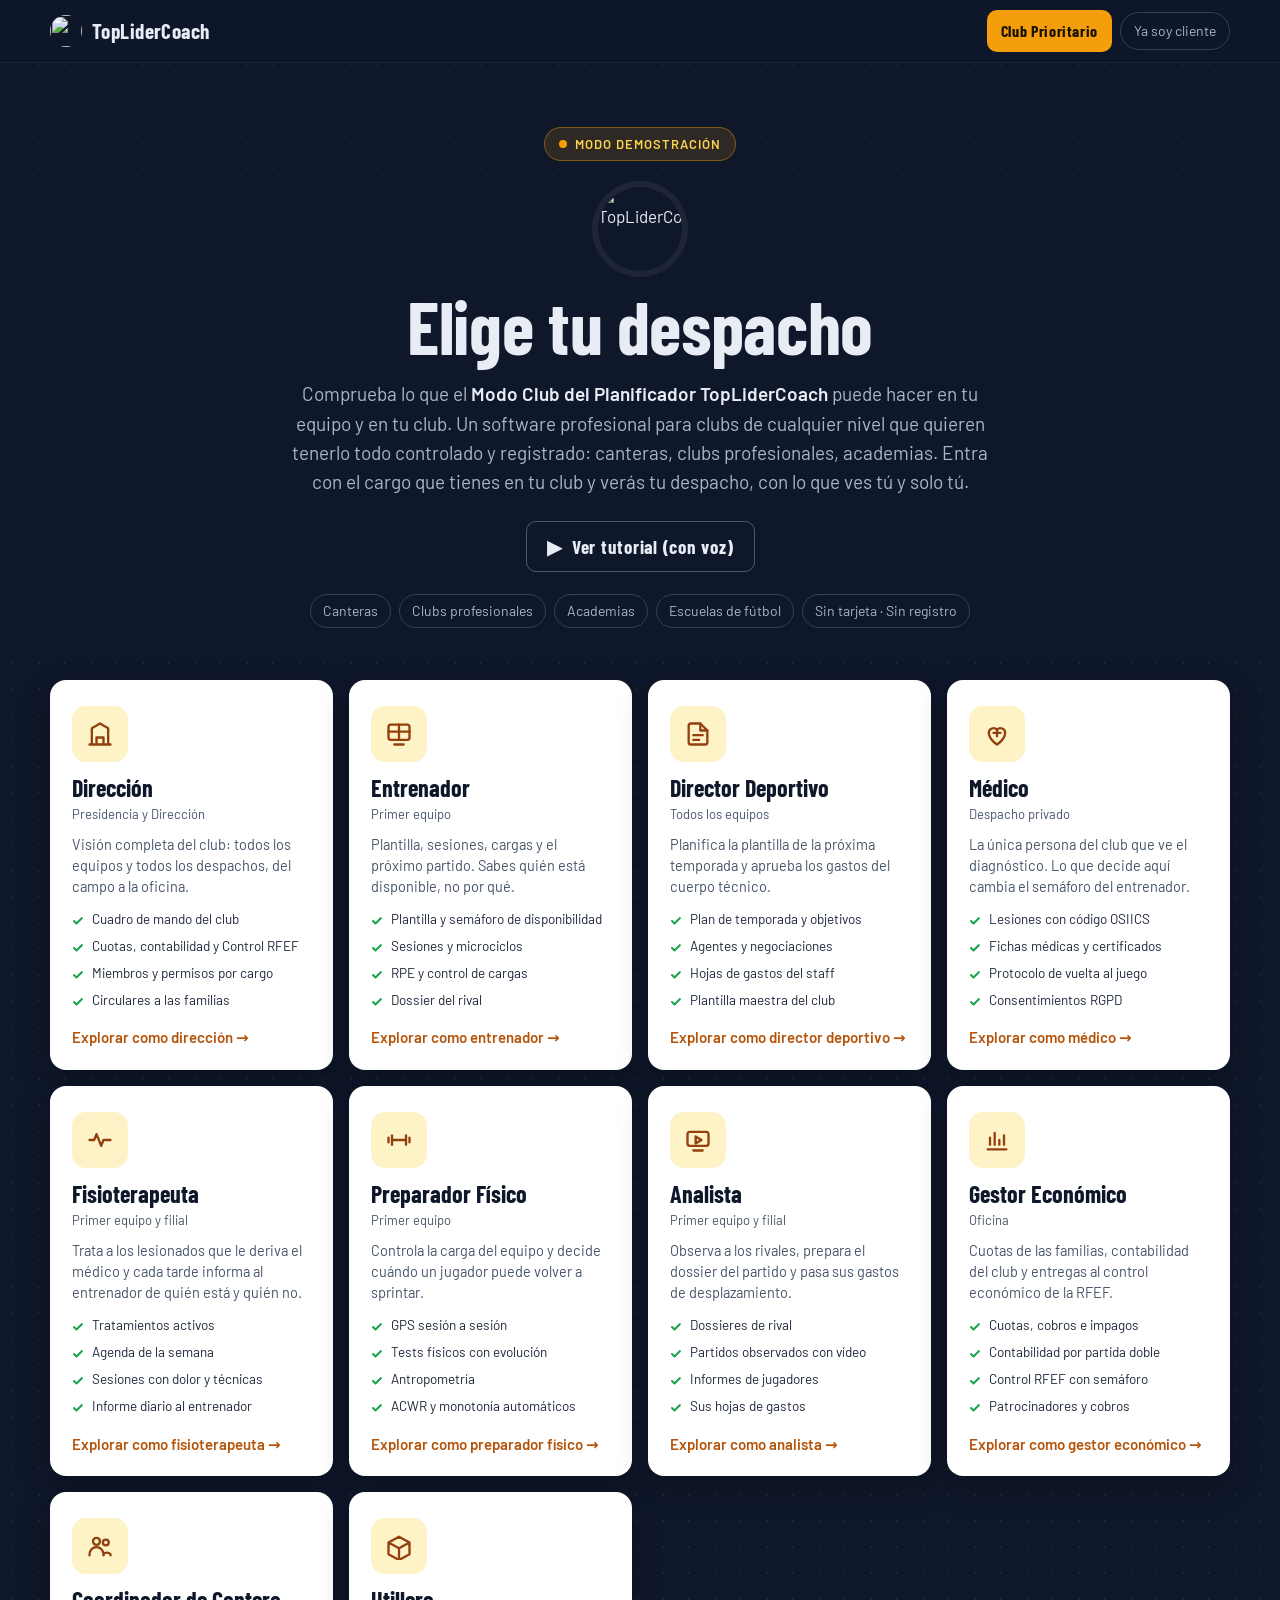
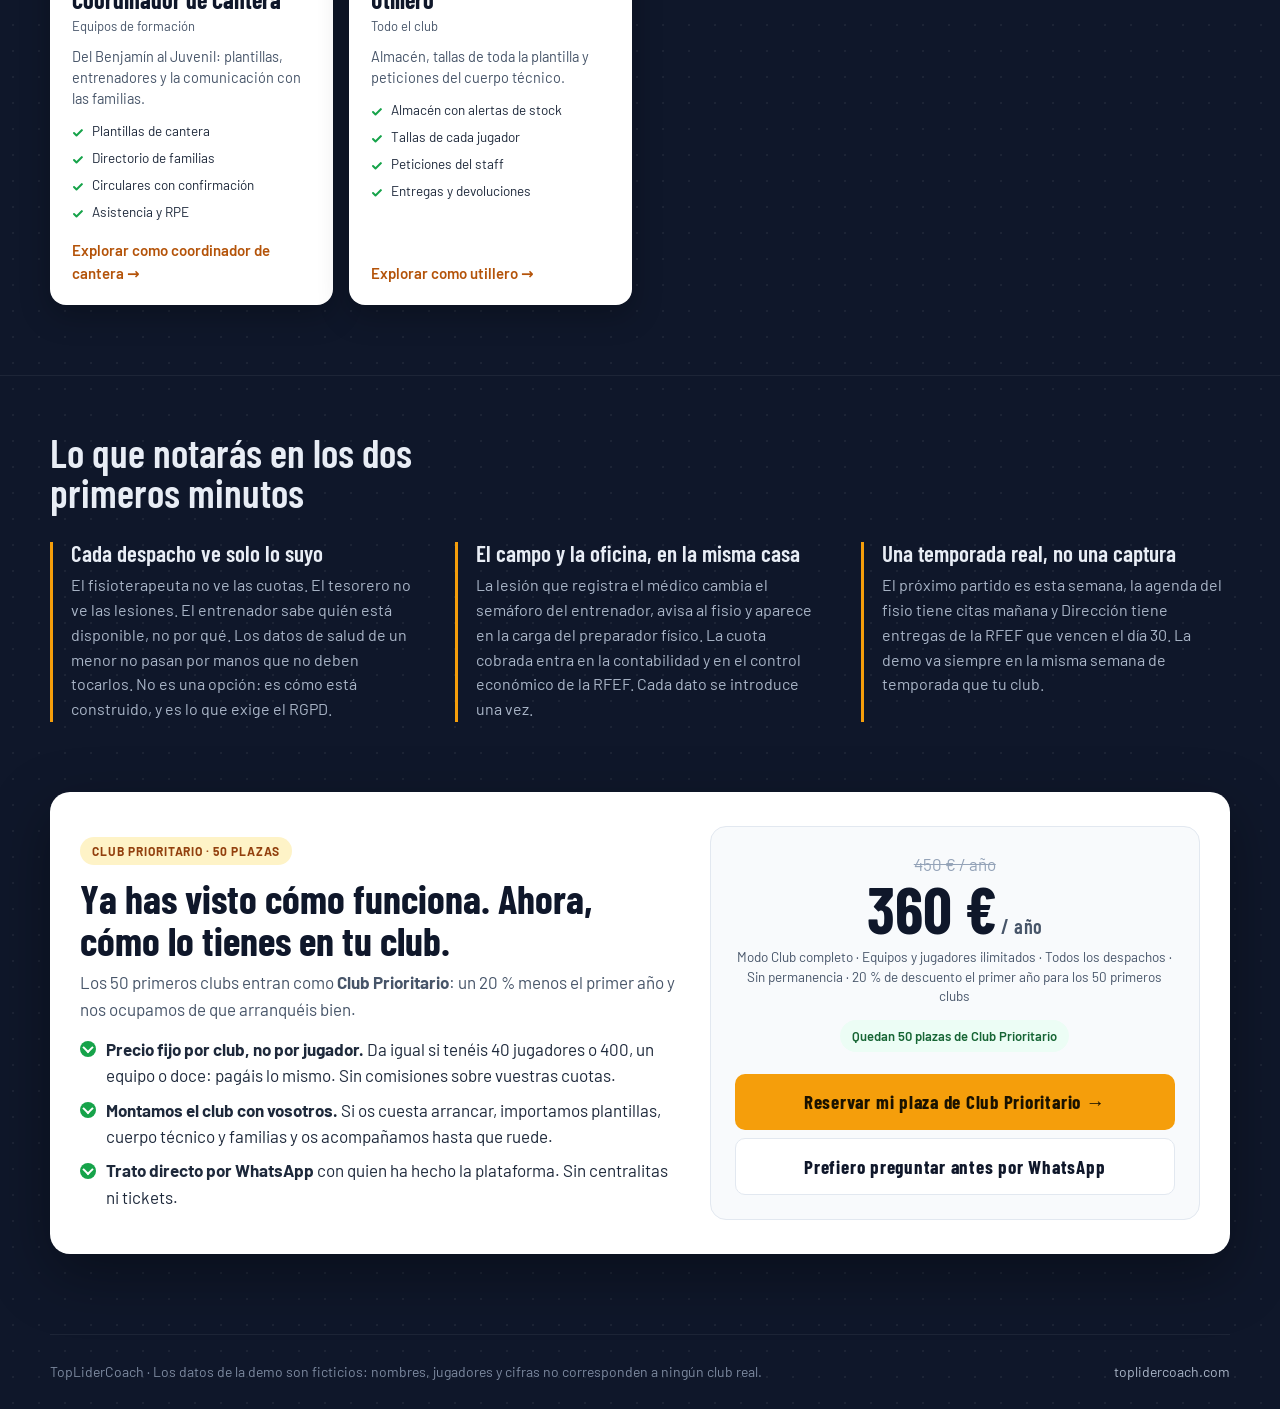
==== demo/index.html @ d63e95c1 "Demo v3: tutorial con voz, tarjetas por despacho, acceso con email, Club Prioritario" ====
<!DOCTYPE html>
<html lang="es">
<head>
<meta charset="utf-8">
<meta name="viewport" content="width=device-width, initial-scale=1, viewport-fit=cover">
<title>Demo · Modo Club de TopLiderCoach — elige tu despacho</title>
<meta name="description" content="Comprueba lo que el Modo Club del Planificador TopLiderCoach puede hacer en tu equipo y en tu club. Elige tu despacho y entra en una demo completa, con datos reales de una temporada. Sin tarjeta.">
<meta property="og:title" content="Demo · Modo Club de TopLiderCoach — elige tu despacho">
<meta property="og:description" content="Software profesional para clubs que quieren tenerlo todo controlado y registrado: canteras, clubs profesionales, academias. Entra con tu cargo.">
<link rel="icon" href="https://toplidercoach.com/wp-content/uploads/2025/11/diseno-sin-titulo-11.png">
<link rel="preconnect" href="https://fonts.googleapis.com">
<link rel="preconnect" href="https://fonts.gstatic.com" crossorigin>
<link href="https://fonts.googleapis.com/css2?family=Barlow+Condensed:wght@600;700&family=Barlow:wght@400;500;600&display=swap" rel="stylesheet">
<style>
  :root{
    --navy:#0f172a; --navy-2:#111c33; --slate:#1e293b; --line:#334155;
    --ink:#e8edf5; --ink-2:#aab6c8; --ink-3:#7d8aa0;
    --amber:#f59e0b; --amber-2:#b45309; --pitch:#1f7a4d; --ok:#16a34a;
    --card:#ffffff; --card-ink:#0f172a; --card-ink-2:#475569; --card-line:#e2e8f0;
    --w:1180px; box-sizing:border-box;
  }
  *,*::before,*::after{box-sizing:inherit}
  html{scroll-behavior:smooth}
  @media (prefers-reduced-motion:reduce){html{scroll-behavior:auto} *{transition:none!important;animation:none!important}}
  body{margin:0;background:var(--navy);color:var(--ink);font-family:"Barlow",system-ui,sans-serif;font-size:17px;line-height:1.55;-webkit-font-smoothing:antialiased;
    background-image:radial-gradient(rgba(247,244,234,.06) 1px,transparent 1px);background-size:26px 26px}
  a{color:inherit}
  h1,h2,h3{font-family:"Barlow Condensed","Barlow",sans-serif;font-weight:700;line-height:1;margin:0}
  .wrap{width:min(var(--w),calc(100% - 40px));margin:0 auto}
  :focus-visible{outline:3px solid var(--amber);outline-offset:3px;border-radius:6px}
  .btn{font-family:"Barlow Condensed";font-weight:700;font-size:19px;letter-spacing:.04em;border:0;border-radius:10px;padding:13px 20px;cursor:pointer;color:#1a1200;background:var(--amber);transition:background .15s,transform .15s;text-decoration:none;display:inline-flex;align-items:center;justify-content:center;gap:8px}
  .btn:hover{background:#fbbf24;transform:translateY(-1px)}
  .btn.ghost{background:transparent;color:var(--ink);border:1px solid rgba(255,255,255,.28)}
  .btn.ghost:hover{background:rgba(255,255,255,.08)}
  .btn.dark{background:var(--navy);color:#fff}
  .btn.dark:hover{background:#1e293b}
  .btn.wa{background:#fff;color:#0f172a;border:1px solid var(--card-line)}
  .btn.wa:hover{background:#f1f5f9}

  /* ---------- Cabecera ---------- */
  header{position:sticky;top:0;z-index:20;background:rgba(15,23,42,.88);backdrop-filter:blur(10px);border-bottom:1px solid rgba(255,255,255,.06)}
  .top{display:flex;align-items:center;justify-content:space-between;height:62px;gap:12px}
  .mark{display:flex;align-items:center;gap:10px;text-decoration:none;font-family:"Barlow Condensed";font-weight:700;font-size:21px;letter-spacing:.02em}
  .mark img{width:32px;height:32px;border-radius:50%;object-fit:cover}
  .top .acts{display:flex;gap:8px;align-items:center}
  .top a.cliente{font-size:14px;color:var(--ink-2);text-decoration:none;border:1px solid var(--line);padding:7px 13px;border-radius:999px}
  .top a.cliente:hover{color:var(--ink);border-color:var(--ink-3)}

  /* ---------- Hero ---------- */
  .hero{position:relative;padding:64px 0 28px;text-align:center;overflow:hidden}
  .hero video{position:absolute;inset:0;width:100%;height:100%;object-fit:cover;z-index:0;opacity:.35}
  .hero .veil{position:absolute;inset:0;z-index:1;background:linear-gradient(180deg,rgba(15,23,42,.35) 0,rgba(15,23,42,.9) 80%,var(--navy) 100%)}
  .hero .wrap{position:relative;z-index:2}
  .badge{display:inline-flex;align-items:center;gap:8px;background:rgba(245,158,11,.14);color:#fcd34d;border:1px solid rgba(245,158,11,.4);border-radius:999px;padding:6px 14px;font-size:13px;font-weight:600;letter-spacing:.08em;text-transform:uppercase}
  .badge i{width:8px;height:8px;border-radius:50%;background:var(--amber);animation:blink 1.6s infinite}
  @keyframes blink{50%{opacity:.35}}
  .hero .logo{display:block;margin:26px auto 18px;width:84px;height:84px;border-radius:50%;object-fit:cover;box-shadow:0 0 0 6px rgba(255,255,255,.06)}
  .hero h1{font-size:clamp(40px,6.4vw,74px);letter-spacing:-.005em}
  .hero p{max-width:66ch;margin:16px auto 0;color:var(--ink-2);font-size:19px}
  .hero p strong{color:var(--ink);font-weight:600}
  .hero .tut{margin-top:24px}
  .hero .who{margin-top:22px;display:flex;flex-wrap:wrap;justify-content:center;gap:8px}
  .hero .who span{font-size:14px;color:var(--ink-2);border:1px solid var(--line);border-radius:999px;padding:5px 12px}

  /* ---------- Tarjetas ---------- */
  .roles{padding:24px 0 70px}
  .grid{display:grid;grid-template-columns:repeat(auto-fill,minmax(228px,1fr));gap:16px}
  .card{background:var(--card);color:var(--card-ink);border-radius:16px;padding:24px 20px 18px;display:flex;flex-direction:column;text-align:left;border:2px solid transparent;transition:transform .18s,box-shadow .18s,border-color .18s;cursor:pointer;font:inherit;box-shadow:0 10px 30px rgba(0,0,0,.25)}
  .card:hover{transform:translateY(-4px);box-shadow:0 18px 40px rgba(0,0,0,.35)}
  .card.focus{border-color:var(--amber);box-shadow:0 0 0 6px rgba(245,158,11,.25),0 18px 40px rgba(0,0,0,.35);transform:translateY(-4px)}
  .card .ico{width:56px;height:56px;border-radius:14px;background:#fef3c7;color:#92400e;display:flex;align-items:center;justify-content:center;margin-bottom:14px}
  .card .ico svg{width:28px;height:28px}
  .card h3{font-size:24px;font-weight:700;margin-bottom:4px}
  .card .nm{font-size:13px;color:var(--card-ink-2);margin-bottom:10px}
  .card p{margin:0;font-size:14.5px;color:var(--card-ink-2);line-height:1.45}
  .card ul{list-style:none;padding:0;margin:12px 0 0;display:grid;gap:6px}
  .card li{font-size:13.5px;color:#1e293b;padding-left:20px;position:relative}
  .card li::before{content:"";position:absolute;left:0;top:.45em;width:12px;height:12px;border-radius:50%;background:var(--ok);mask:url("data:image/svg+xml,%3Csvg xmlns='http://www.w3.org/2000/svg' viewBox='0 0 24 24' fill='none' stroke='white' stroke-width='4' stroke-linecap='round' stroke-linejoin='round'%3E%3Cpath d='M20 6 9 17l-5-5'/%3E%3C/svg%3E") center/contain no-repeat;-webkit-mask:url("data:image/svg+xml,%3Csvg xmlns='http://www.w3.org/2000/svg' viewBox='0 0 24 24' fill='none' stroke='white' stroke-width='4' stroke-linecap='round' stroke-linejoin='round'%3E%3Cpath d='M20 6 9 17l-5-5'/%3E%3C/svg%3E") center/contain no-repeat}
  .card .go{margin-top:auto;padding-top:16px;color:var(--amber-2);font-weight:600;font-size:15px}
  .card .go::after{content:" →"}

  /* ---------- Por qué ---------- */
  .why{padding:56px 0 70px;border-top:1px solid rgba(255,255,255,.06)}
  .why h2{font-size:clamp(28px,3.6vw,40px);font-weight:600;margin-bottom:30px;max-width:24ch}
  .why .g{display:grid;grid-template-columns:repeat(3,1fr);gap:36px}
  .why h3{font-size:23px;font-weight:600;margin-bottom:8px}
  .why p{color:var(--ink-2);margin:0;font-size:16px}
  .why .g>div{border-left:3px solid var(--amber);padding-left:18px}

  /* ---------- Oferta ---------- */
  .offer{padding:0 0 80px}
  .offer .box{background:var(--card);color:var(--card-ink);border-radius:20px;padding:34px 30px;display:grid;grid-template-columns:1.1fr .9fr;gap:30px;align-items:center;box-shadow:0 20px 60px rgba(0,0,0,.35)}
  .pill{display:inline-flex;align-items:center;gap:8px;background:#fef3c7;color:#92400e;border-radius:999px;padding:5px 12px;font-size:12px;font-weight:700;letter-spacing:.08em;text-transform:uppercase}
  .offer h2{font-size:clamp(28px,3.4vw,40px);font-weight:700;margin:12px 0 8px;line-height:1.05}
  .offer .lead{color:var(--card-ink-2);margin:0 0 14px}
  .offer ul{list-style:none;padding:0;margin:0;display:grid;gap:8px}
  .offer li{padding-left:26px;position:relative;color:#1e293b}
  .offer li::before{content:"";position:absolute;left:0;top:.3em;width:16px;height:16px;border-radius:50%;background:var(--ok);mask:url("data:image/svg+xml,%3Csvg xmlns='http://www.w3.org/2000/svg' viewBox='0 0 24 24' fill='none' stroke='white' stroke-width='3.5' stroke-linecap='round' stroke-linejoin='round'%3E%3Cpath d='M20 6 9 17l-5-5'/%3E%3C/svg%3E") center/60% no-repeat,#16a34a;-webkit-mask:none;background:#16a34a}
  .offer li::after{content:"";position:absolute;left:4px;top:calc(.3em + 4px);width:8px;height:8px;border-right:2.5px solid #fff;border-bottom:2.5px solid #fff;transform:rotate(45deg) translate(-1px,-1px)}
  .price{background:#f8fafc;border:1px solid var(--card-line);border-radius:16px;padding:24px;text-align:center}
  .price .was{color:#94a3b8;text-decoration:line-through;font-size:17px}
  .price .n{font-family:"Barlow Condensed";font-weight:700;font-size:64px;line-height:1;color:var(--card-ink)}
  .price .n small{font-size:20px;font-weight:600;color:var(--card-ink-2);letter-spacing:.02em}
  .price .fine{color:var(--card-ink-2);font-size:13.5px;margin:6px 0 14px;line-height:1.45}
  .price .left{display:inline-block;background:#ecfdf5;color:#166534;border-radius:999px;padding:6px 12px;font-size:13px;font-weight:600;margin-bottom:14px}
  .price .btn{width:100%;margin-top:8px}

  footer{padding:26px 0;color:var(--ink-3);font-size:14px;display:flex;flex-wrap:wrap;gap:10px 24px;justify-content:space-between;border-top:1px solid rgba(255,255,255,.06)}

  /* ---------- Modal de acceso ---------- */
  .veilm{position:fixed;inset:0;background:rgba(2,6,23,.72);backdrop-filter:blur(3px);z-index:40;display:none;align-items:center;justify-content:center;padding:18px}
  .veilm.on{display:flex}
  .modal{position:relative;width:min(440px,100%);background:#fff;color:var(--card-ink);border-radius:18px;padding:30px 26px 22px;box-shadow:0 30px 80px rgba(0,0,0,.5)}
  .modal .x{position:absolute;right:12px;top:12px;width:34px;height:34px;border-radius:50%;border:0;background:#f1f5f9;color:#475569;font-size:20px;cursor:pointer}
  .modal h2{font-size:30px;font-weight:700;margin:12px 0 6px}
  .modal .sub{color:var(--card-ink-2);margin:0 0 16px;font-size:15px}
  .modal .sub b{color:var(--card-ink)}
  .modal label{display:block;font-size:13px;font-weight:600;color:#334155;margin:10px 0 5px}
  .modal input{width:100%;font:inherit;font-size:16px;border:1.5px solid #cbd5e1;border-radius:10px;padding:12px 14px;color:var(--card-ink)}
  .modal input:focus{border-color:var(--amber);outline:none;box-shadow:0 0 0 4px rgba(245,158,11,.2)}
  .modal input[aria-invalid="true"]{border-color:#ef4444}
  .modal .err{display:none;color:#b91c1c;font-size:13px;margin-top:5px}
  .modal .err.on{display:block}
  .modal .btn{width:100%;margin-top:16px}
  .modal .trust{text-align:center;color:var(--card-ink-2);font-size:13px;margin:12px 0 0}
  .modal .known{font-size:14px;color:var(--card-ink-2);margin:0 0 4px}
  .modal .known button{background:none;border:0;color:var(--amber-2);font:inherit;font-weight:600;cursor:pointer;padding:0;text-decoration:underline}

  /* ---------- Tutorial con voz ---------- */
  .tour{position:fixed;z-index:35;bottom:18px;left:50%;transform:translateX(-50%);width:min(520px,calc(100% - 24px));background:#fff;color:var(--card-ink);border-radius:16px;box-shadow:0 20px 60px rgba(0,0,0,.45);padding:16px 18px 14px;display:none}
  .tour.on{display:block}
  .tour .hd{display:flex;align-items:center;gap:10px;font-size:13px;color:var(--card-ink-2);font-weight:600}
  .tour .bar{flex:1;height:4px;background:#e2e8f0;border-radius:2px;overflow:hidden}
  .tour .bar i{display:block;height:100%;background:var(--ok);width:0;transition:width .3s}
  .tour .hd button{background:none;border:0;cursor:pointer;color:#475569;font-size:16px;padding:4px}
  .tour h3{font-size:22px;font-weight:700;margin:10px 0 4px}
  .tour p{margin:0;color:#334155;font-size:15px}
  .tour .acts{display:flex;gap:8px;margin-top:12px;justify-content:flex-end}
  .tour .acts .btn{padding:10px 16px;font-size:17px}
  .tour .acts .btn.prev{background:#f1f5f9;color:var(--card-ink)}
  .dim .card:not(.focus){opacity:.35}

  /* Pantalla de paso al HUB */
  .pass{position:fixed;inset:0;background:var(--navy);display:none;align-items:center;justify-content:center;z-index:50;text-align:center;padding:24px}
  .pass.on{display:flex}
  .pass h2{font-size:clamp(30px,5vw,56px);font-weight:600}
  .pass p{color:var(--ink-2);margin:12px 0 0}
  .pass .bar{width:min(320px,80vw);height:4px;background:var(--line);margin:28px auto 0;border-radius:2px;overflow:hidden}
  .pass .bar i{display:block;height:100%;width:0;background:var(--amber);animation:fill .9s ease forwards}
  @keyframes fill{to{width:100%}}

  @media (max-width:900px){
    .why .g{grid-template-columns:1fr;gap:24px}
    .offer .box{grid-template-columns:1fr;padding:26px 20px}
  }
  @media (max-width:560px){
    .hero{padding-top:40px}
    .hero h1{font-size:38px}
    .grid{grid-template-columns:1fr 1fr;gap:10px}
    .card{padding:16px 14px 14px;border-radius:12px}
    .card .ico{width:44px;height:44px;border-radius:10px;margin-bottom:10px}
    .card .ico svg{width:22px;height:22px}
    .card h3{font-size:20px}
    .card p{display:none}
    .card li{font-size:12.5px}
    .top a.cliente{display:none}
    .price .n{font-size:54px}
  }
</style>
</head>
<body>

<header>
  <div class="wrap top">
    <a class="mark" href="https://toplidercoach.com/"><img src="https://toplidercoach.com/wp-content/uploads/2025/11/diseno-sin-titulo-11.png" alt="">TopLiderCoach</a>
    <div class="acts">
      <a class="btn" href="#oferta" style="font-size:16px;padding:9px 14px">Club Prioritario</a>
      <a class="cliente" href="https://toplidercoach.github.io/toplidercoach-hub/">Ya soy cliente</a>
    </div>
  </div>
</header>

<section class="hero">
  <!-- Opcional: demo/media/hero.mp4 como fondo. Si no existe, no pasa nada. -->
  <video autoplay muted loop playsinline aria-hidden="true"><source src="media/hero.mp4" type="video/mp4" onerror="this.parentNode.style.display='none'"></video>
  <div class="veil" aria-hidden="true"></div>
  <div class="wrap">
    <span class="badge"><i></i>Modo demostración</span>
    <img class="logo" src="https://toplidercoach.com/wp-content/uploads/2025/11/diseno-sin-titulo-11.png" alt="TopLiderCoach">
    <h1>Elige tu despacho</h1>
    <p>Comprueba lo que el <strong>Modo Club del Planificador TopLiderCoach</strong> puede hacer en tu equipo y en tu club. Un software profesional para clubs de cualquier nivel que quieren tenerlo todo controlado y registrado: canteras, clubs profesionales, academias. Entra con el cargo que tienes en tu club y verás tu despacho, con lo que ves tú y solo tú.</p>
    <div class="tut"><button class="btn ghost" type="button" id="btn-tutorial">▶&nbsp; Ver tutorial (con voz)</button></div>
    <div class="who"><span>Canteras</span><span>Clubs profesionales</span><span>Academias</span><span>Escuelas de fútbol</span><span>Sin tarjeta · Sin registro</span></div>
  </div>
</section>

<section class="roles" id="despachos">
  <div class="wrap"><div class="grid" id="grid" role="list"></div></div>
</section>

<section class="why">
  <div class="wrap">
    <h2>Lo que notarás en los dos primeros minutos</h2>
    <div class="g">
      <div>
        <h3>Cada despacho ve solo lo suyo</h3>
        <p>El fisioterapeuta no ve las cuotas. El tesorero no ve las lesiones. El entrenador sabe quién está disponible, no por qué. Los datos de salud de un menor no pasan por manos que no deben tocarlos. No es una opción: es cómo está construido, y es lo que exige el RGPD.</p>
      </div>
      <div>
        <h3>El campo y la oficina, en la misma casa</h3>
        <p>La lesión que registra el médico cambia el semáforo del entrenador, avisa al fisio y aparece en la carga del preparador físico. La cuota cobrada entra en la contabilidad y en el control económico de la RFEF. Cada dato se introduce una vez.</p>
      </div>
      <div>
        <h3>Una temporada real, no una captura</h3>
        <p>El próximo partido es esta semana, la agenda del fisio tiene citas mañana y Dirección tiene entregas de la RFEF que vencen el día 30. La demo va siempre en la misma semana de temporada que tu club.</p>
      </div>
    </div>
  </div>
</section>

<section class="offer" id="oferta">
  <div class="wrap"><div class="box">
    <div>
      <span class="pill">Club Prioritario · 50 plazas</span>
      <h2>Ya has visto cómo funciona. Ahora, cómo lo tienes en tu club.</h2>
      <p class="lead">Los 50 primeros clubs entran como <b>Club Prioritario</b>: un 20 % menos el primer año y nos ocupamos de que arranquéis bien.</p>
      <ul>
        <li><b>Precio fijo por club, no por jugador.</b> Da igual si tenéis 40 jugadores o 400, un equipo o doce: pagáis lo mismo. Sin comisiones sobre vuestras cuotas.</li>
        <li><b>Montamos el club con vosotros.</b> Si os cuesta arrancar, importamos plantillas, cuerpo técnico y familias y os acompañamos hasta que ruede.</li>
        <li><b>Trato directo por WhatsApp</b> con quien ha hecho la plataforma. Sin centralitas ni tickets.</li>
      </ul>
    </div>
    <div class="price">
      <div class="was">450 € / año</div>
      <div class="n">360 €<small> / año</small></div>
      <p class="fine">Modo Club completo · Equipos y jugadores ilimitados · Todos los despachos · Sin permanencia · 20 % de descuento el primer año para los 50 primeros clubs</p>
      <span class="left">Quedan 50 plazas de Club Prioritario</span>
      <a class="btn" href="https://wa.me/34611126983?text=Hola%2C%20quiero%20reservar%20mi%20plaza%20de%20Club%20Prioritario%20en%20TopLiderCoach">Reservar mi plaza de Club Prioritario →</a>
      <a class="btn wa" href="https://wa.me/34611126983?text=Hola%2C%20tengo%20una%20pregunta%20sobre%20el%20Modo%20Club%20de%20TopLiderCoach">Prefiero preguntar antes por WhatsApp</a>
    </div>
  </div></div>
</section>

<footer class="wrap">
  <span>TopLiderCoach · Los datos de la demo son ficticios: nombres, jugadores y cifras no corresponden a ningún club real.</span>
  <a href="https://toplidercoach.com/" style="color:var(--ink-2);text-decoration:none">toplidercoach.com</a>
</footer>

<!-- Modal de acceso -->
<div class="veilm" id="veil">
  <div class="modal" role="dialog" aria-modal="true" aria-labelledby="m-title">
    <button class="x" type="button" id="m-close" aria-label="Cerrar">×</button>
    <span class="pill">Club Prioritario · plazas limitadas</span>
    <h2 id="m-title">¿Cuál es tu email?</h2>
    <p class="sub" id="m-sub">Introduce tu email para entrar en la demo como <b id="m-role">entrenador</b>. Sin contraseña, sin registro.</p>
    <form id="m-form" novalidate>
      <div id="m-fields">
        <label for="m-email">Email</label>
        <input id="m-email" type="email" name="email" placeholder="tu@club.com" autocomplete="email">
        <p class="err" id="m-err">Necesitamos un email válido para abrirte la puerta.</p>
        <label for="m-phone">Teléfono o WhatsApp <span style="font-weight:400;color:#64748b">(opcional)</span></label>
        <input id="m-phone" type="tel" name="phone" placeholder="+34 6…" autocomplete="tel">
      </div>
      <p class="known" id="m-known" style="display:none"></p>
      <button class="btn" type="submit" id="m-go">Entrar en la demo →</button>
      <p class="trust">Sin tarjeta · Sin compromiso · 100 % funcional</p>
    </form>
  </div>
</div>

<!-- Tutorial con voz -->
<div class="tour" id="tour" aria-live="polite">
  <div class="hd"><span id="t-step">1 / 6</span><div class="bar"><i id="t-bar"></i></div><button type="button" id="t-mute" title="Silenciar">🔊</button><button type="button" id="t-close" aria-label="Cerrar">✕</button></div>
  <h3 id="t-title"></h3>
  <p id="t-text"></p>
  <div class="acts"><button class="btn prev" type="button" id="t-prev">← Anterior</button><button class="btn" type="button" id="t-next">Siguiente →</button></div>
</div>

<div class="pass" id="pass" aria-live="polite">
  <div><h2 id="pass-title">Abriendo tu despacho</h2><p id="pass-sub"></p><div class="bar"><i></i></div></div>
</div>

<script>
/* ===== Configuracion ===== */
var HUB_URL = 'https://toplidercoach.github.io/toplidercoach-hub/';
var SUPABASE_URL = 'https://cqteodxyvavyroxeshoz.supabase.co';
var SUPABASE_KEY = 'eyJhbGciOiJIUzI1NiIsInR5cCI6IkpXVCJ9.eyJpc3MiOiJzdXBhYmFzZSIsInJlZiI6ImNxdGVvZHh5dmF2eXJveGVzaG96Iiwicm9sZSI6ImFub24iLCJpYXQiOjE3NjUyNzc2OTksImV4cCI6MjA4MDg1MzY5OX0.8sJC6twae2pnrf8NDVlOV2KnSOhBC1RrqWC0IiuE614';

var I = {
  club:'<svg viewBox="0 0 24 24" fill="none" stroke="currentColor" stroke-width="2" stroke-linecap="round" stroke-linejoin="round"><path d="M3 21h18M5 21V7l7-4 7 4v14M9 21v-6h6v6"/></svg>',
  coach:'<svg viewBox="0 0 24 24" fill="none" stroke="currentColor" stroke-width="2" stroke-linecap="round" stroke-linejoin="round"><rect x="3" y="4" width="18" height="13" rx="2"/><path d="M12 4v13M3 10h18M8 21h8"/></svg>',
  dd:'<svg viewBox="0 0 24 24" fill="none" stroke="currentColor" stroke-width="2" stroke-linecap="round" stroke-linejoin="round"><path d="M4 19V5a2 2 0 0 1 2-2h8l6 6v10a2 2 0 0 1-2 2H6a2 2 0 0 1-2-2z"/><path d="M14 3v6h6M8 13h8M8 17h5"/></svg>',
  med:'<svg viewBox="0 0 24 24" fill="none" stroke="currentColor" stroke-width="2" stroke-linecap="round" stroke-linejoin="round"><path d="M12 21s-7-4.4-7-10a4 4 0 0 1 7-2.6A4 4 0 0 1 19 11c0 5.6-7 10-7 10z"/><path d="M12 8v6M9 11h6"/></svg>',
  fisio:'<svg viewBox="0 0 24 24" fill="none" stroke="currentColor" stroke-width="2" stroke-linecap="round" stroke-linejoin="round"><path d="M3 12h4l2-5 4 10 2-5h6"/></svg>',
  pf:'<svg viewBox="0 0 24 24" fill="none" stroke="currentColor" stroke-width="2" stroke-linecap="round" stroke-linejoin="round"><path d="M6 8v8M18 8v8M3 10v4M21 10v4M6 12h12"/></svg>',
  ana:'<svg viewBox="0 0 24 24" fill="none" stroke="currentColor" stroke-width="2" stroke-linecap="round" stroke-linejoin="round"><rect x="3" y="5" width="18" height="12" rx="2"/><path d="m10 9 5 3-5 3zM8 21h8"/></svg>',
  eco:'<svg viewBox="0 0 24 24" fill="none" stroke="currentColor" stroke-width="2" stroke-linecap="round" stroke-linejoin="round"><path d="M4 20h16M6 16V10M10 16V6M14 16v-4M18 16V8"/></svg>',
  cant:'<svg viewBox="0 0 24 24" fill="none" stroke="currentColor" stroke-width="2" stroke-linecap="round" stroke-linejoin="round"><circle cx="9" cy="8" r="3"/><circle cx="17" cy="9" r="2.5"/><path d="M3 20v-1a6 6 0 0 1 12 0v1M15 20v-1a4 4 0 0 1 6 0v1"/></svg>',
  util:'<svg viewBox="0 0 24 24" fill="none" stroke="currentColor" stroke-width="2" stroke-linecap="round" stroke-linejoin="round"><path d="M3 9l9-5 9 5v10l-9 5-9-5zM3 9l9 5 9-5M12 14v10"/></svg>'
};

/* ===== Despachos ===== */
var ROLES = [
  { slug:'direccion', rol:'Dirección', nombre:'Presidencia y Dirección', ico:I.club, wp:100000014, username:'demo.direccion',
    desc:'Visión completa del club: todos los equipos y todos los despachos, del campo a la oficina.',
    ves:['Cuadro de mando del club','Cuotas, contabilidad y Control RFEF','Miembros y permisos por cargo','Circulares a las familias'],
    voz:'Dirección. Es el cargo con visión completa: todos los equipos y todos los despachos, del campo a la oficina. Cuotas, contabilidad, control económico de la Federación y quién ve qué en el club.' },
  { slug:'entrenador', rol:'Entrenador', nombre:'Primer equipo', ico:I.coach, wp:100000017, username:'demo.entrenador',
    desc:'Plantilla, sesiones, cargas y el próximo partido. Sabes quién está disponible, no por qué.',
    ves:['Plantilla y semáforo de disponibilidad','Sesiones y microciclos','RPE y control de cargas','Dossier del rival'],
    voz:'Entrenador. Tu plantilla con el semáforo de disponibilidad, las sesiones de la semana, el control de cargas de cada jugador y el dossier del próximo rival preparado por el analista. Sabes quién está disponible, pero el diagnóstico solo lo ve el médico.' },
  { slug:'director-deportivo', rol:'Director Deportivo', nombre:'Todos los equipos', ico:I.dd, wp:100000015, username:'demo.dd',
    desc:'Planifica la plantilla de la próxima temporada y aprueba los gastos del cuerpo técnico.',
    ves:['Plan de temporada y objetivos','Agentes y negociaciones','Hojas de gastos del staff','Plantilla maestra del club'],
    voz:'Director Deportivo. Planificación de la próxima temporada, objetivos de fichaje por posición, agentes y las hojas de gastos del cuerpo técnico pendientes de aprobar.' },
  { slug:'medico', rol:'Médico', nombre:'Despacho privado', ico:I.med, wp:100000025, username:'demo.medico',
    desc:'La única persona del club que ve el diagnóstico. Lo que decide aquí cambia el semáforo del entrenador.',
    ves:['Lesiones con código OSIICS','Fichas médicas y certificados','Protocolo de vuelta al juego','Consentimientos RGPD'],
    voz:'Médico. Un despacho privado: la única persona del club que ve el diagnóstico. Lesiones codificadas, fichas médicas con alertas de certificados, protocolo de vuelta al juego y consentimientos de las familias.' },
  { slug:'fisio', rol:'Fisioterapeuta', nombre:'Primer equipo y filial', ico:I.fisio, wp:100000026, username:'demo.fisio',
    desc:'Trata a los lesionados que le deriva el médico y cada tarde informa al entrenador de quién está y quién no.',
    ves:['Tratamientos activos','Agenda de la semana','Sesiones con dolor y técnicas','Informe diario al entrenador'],
    voz:'Fisioterapeuta. Tratamientos activos ligados a las lesiones del médico, la agenda de citas de la semana, sesiones con evolución del dolor y el informe diario que le llega al entrenador como notificación.' },
  { slug:'preparador-fisico', rol:'Preparador Físico', nombre:'Primer equipo', ico:I.pf, wp:100000028, username:'demo.pf',
    desc:'Controla la carga del equipo y decide cuándo un jugador puede volver a sprintar.',
    ves:['GPS sesión a sesión','Tests físicos con evolución','Antropometría','ACWR y monotonía automáticos'],
    voz:'Preparador Físico. GPS de cada sesión jugador por jugador, baterías de tests con evolución, antropometría y el ratio de carga aguda-crónica calculado solo a partir del RPE.' },
  { slug:'analista', rol:'Analista', nombre:'Primer equipo y filial', ico:I.ana, wp:100000029, username:'demo.analista',
    desc:'Observa a los rivales, prepara el dossier del partido y pasa sus gastos de desplazamiento.',
    ves:['Dossieres de rival','Partidos observados con vídeo','Informes de jugadores','Sus hojas de gastos'],
    voz:'Analista. Dossieres de rival con sistema, puntos fuertes y balón parado, partidos observados con vídeo, informes de jugadores y sus propias hojas de gastos de desplazamiento.' },
  { slug:'economico', rol:'Gestor Económico', nombre:'Oficina', ico:I.eco, wp:100000031, username:'demo.economico',
    desc:'Cuotas de las familias, contabilidad del club y entregas al control económico de la RFEF.',
    ves:['Cuotas, cobros e impagos','Contabilidad por partida doble','Control RFEF con semáforo','Patrocinadores y cobros'],
    voz:'Gestor Económico. Cuotas y cobros de las familias, contabilidad por partida doble, el semáforo de entregas al control económico de la Federación y los patrocinadores con su calendario de cobros.' },
  { slug:'cantera', rol:'Coordinador de Cantera', nombre:'Equipos de formación', ico:I.cant, wp:100000016, username:'demo.cantera',
    desc:'Del Benjamín al Juvenil: plantillas, entrenadores y la comunicación con las familias.',
    ves:['Plantillas de cantera','Directorio de familias','Circulares con confirmación','Asistencia y RPE'],
    voz:'Coordinador de Cantera. Las plantillas de formación con sus entrenadores, el directorio de familias, circulares con confirmación de lectura y la asistencia de cada equipo.' },
  { slug:'utillero', rol:'Utillero', nombre:'Todo el club', ico:I.util, wp:100000030, username:'demo.utillero',
    desc:'Almacén, tallas de toda la plantilla y peticiones del cuerpo técnico.',
    ves:['Almacén con alertas de stock','Tallas de cada jugador','Peticiones del staff','Entregas y devoluciones'],
    voz:'Utillero. El almacén con alertas de stock, las tallas de cada jugador del club, las peticiones del cuerpo técnico y el registro de entregas y devoluciones.' }
];

/* ===== Tarjetas ===== */
var grid = document.getElementById('grid');
ROLES.forEach(function (r, i) {
  var b = document.createElement('button');
  b.className = 'card'; b.type = 'button'; b.setAttribute('role', 'listitem'); b.dataset.i = i;
  b.innerHTML = '<span class="ico">' + r.ico + '</span><h3>' + r.rol + '</h3><span class="nm">' + r.nombre + '</span><p>' + r.desc + '</p>' +
    '<ul>' + r.ves.map(function (v) { return '<li>' + v + '</li>'; }).join('') + '</ul><span class="go">Explorar como ' + r.rol.toLowerCase() + '</span>';
  b.addEventListener('click', function () { abrirModal(r); });
  grid.appendChild(b);
});

/* ===== Modal de acceso ===== */
var rolActual = null;
var veil = document.getElementById('veil'), mform = document.getElementById('m-form');
function emailGuardado() { try { return localStorage.getItem('tlc_demo_email') || ''; } catch (e) { return ''; } }
function emailValido(e) { return /^[^\s@]+@[^\s@]+\.[^\s@]{2,}$/.test(e); }
function abrirModal(r) {
  rolActual = r; pararVoz(); cerrarTour();
  document.getElementById('m-role').textContent = r.rol.toLowerCase();
  var known = emailGuardado();
  document.getElementById('m-fields').style.display = known ? 'none' : 'block';
  var k = document.getElementById('m-known');
  k.style.display = known ? 'block' : 'none';
  if (known) k.innerHTML = 'Entras con <b>' + known + '</b> · <button type="button" id="m-otro">usar otro email</button>';
  document.getElementById('m-go').textContent = 'Entrar como ' + r.rol.toLowerCase() + ' →';
  veil.classList.add('on');
  var otro = document.getElementById('m-otro');
  if (otro) otro.onclick = function () { try { localStorage.removeItem('tlc_demo_email'); } catch (e) {} abrirModal(r); };
  if (!known) setTimeout(function () { document.getElementById('m-email').focus(); }, 60);
}
function cerrarModal() { veil.classList.remove('on'); }
document.getElementById('m-close').onclick = cerrarModal;
veil.addEventListener('click', function (e) { if (e.target === veil) cerrarModal(); });
mform.addEventListener('submit', function (e) {
  e.preventDefault();
  var email = emailGuardado(), phone = '';
  if (!email) {
    var inp = document.getElementById('m-email');
    email = (inp.value || '').trim().toLowerCase();
    if (!emailValido(email)) { inp.setAttribute('aria-invalid', 'true'); document.getElementById('m-err').classList.add('on'); inp.focus(); return; }
    phone = (document.getElementById('m-phone').value || '').trim();
    try { localStorage.setItem('tlc_demo_email', email); } catch (ex) {}
  }
  entrar(rolActual, email, phone);
});

/* ===== Entrada al HUB ===== */
function guardarLead(email, phone, r) {
  return fetch(SUPABASE_URL + '/rest/v1/demo_leads', {
    method: 'POST',
    headers: { 'Content-Type': 'application/json', 'apikey': SUPABASE_KEY, 'Authorization': 'Bearer ' + SUPABASE_KEY, 'Prefer': 'return=minimal' },
    body: JSON.stringify({ email: email, phone: phone || null, role_slug: r.slug, source: 'demo-page', user_agent: navigator.userAgent.slice(0, 200) })
  }).catch(function () {});
}
function entrar(r, email, phone) {
  cerrarModal();
  document.getElementById('pass-title').textContent = 'Abriendo el despacho de ' + r.rol.toLowerCase();
  document.getElementById('pass-sub').textContent = r.nombre + ' · Modo Club · demostración';
  document.getElementById('pass').classList.add('on');
  try {
    localStorage.removeItem('cm_auth'); localStorage.removeItem('hub_supabase_jwt');
    Object.keys(localStorage).forEach(function (k) { if (k.indexOf('sb-') === 0 || k.indexOf('tlc_tour_done_') === 0) localStorage.removeItem(k); });
    var persona = { direccion:'Dirección Rapid Alianza', entrenador:'Roberto Cifuentes', 'director-deportivo':'Jorge Villanueva', medico:'Irene Salgado', fisio:'Claudia Reguera', 'preparador-fisico':'Víctor Landa', analista:'Hugo Cerezo', economico:'Montserrat Vidal', cantera:'Sergio Lastra', utillero:'Emilio Roales' }[r.slug] || r.rol;
    localStorage.setItem('hub_user', JSON.stringify({ id: r.wp, name: persona, display_name: persona, username: r.username, email: r.username + '@toplidercoach.com', demo: true }));
    localStorage.setItem('hub_token', 'demo');
    localStorage.setItem('tlc_demo_role', r.slug);
  } catch (e) {}
  guardarLead(email, phone, r).then(function () { setTimeout(function () { window.location.href = HUB_URL; }, 900); });
}

/* ===== Tutorial con voz ===== */
var PASOS = [
  { title: 'Cómo funciona esta demo', text: 'Cada tarjeta es un despacho del club. Elige el cargo que tienes en el tuyo y entrarás en la plataforma viendo exactamente lo que ve esa persona: ni más, ni menos. Puedes cambiar de despacho cuando quieras.', focus: null,
    voz: 'Bienvenido a la demo del Modo Club de TopLiderCoach. Cada tarjeta es un despacho del club. Elige el cargo que tienes en el tuyo y entrarás viendo exactamente lo que ve esa persona. Puedes cambiar de despacho cuando quieras.' },
  { title: 'Dirección', focus: 0 },
  { title: 'Entrenador', focus: 1 },
  { title: 'Médico y Fisioterapeuta', focus: [3, 4], text: 'Dos despachos que trabajan sobre la misma lesión: el médico la registra y el fisio la trata. El entrenador solo ve el color del semáforo. Así se cumple el RGPD sin dejar a nadie a ciegas.',
    voz: 'Médico y fisioterapeuta. Dos despachos que trabajan sobre la misma lesión: el médico la registra y el fisio la trata. El entrenador solo ve el color del semáforo. Así se cumple la protección de datos sin dejar a nadie a ciegas.' },
  { title: 'Preparador Físico y Analista', focus: [5, 6], text: 'GPS, tests, cargas y dossieres de rival: el trabajo técnico que normalmente vive en Excel y en el móvil de cada uno, en el mismo sitio y ligado a la plantilla.',
    voz: 'Preparador físico y analista. GPS, tests, control de cargas y dossieres de rival: el trabajo técnico que normalmente vive en hojas de cálculo y en el móvil de cada uno, en el mismo sitio y ligado a la plantilla.' },
  { title: 'La oficina del club', focus: [7, 8, 9], text: 'Cuotas, contabilidad, Control RFEF, familias y utillero. Todo lo que el club necesita tener controlado y registrado, sin depender de que alguien se acuerde.',
    voz: 'La oficina del club. Cuotas, contabilidad, control económico de la Federación, familias y utillero. Todo lo que el club necesita tener controlado y registrado. Elige ahora tu despacho y entra: no necesitas tarjeta ni contraseña.' }
];
var tour = document.getElementById('tour'), paso = 0, mudo = false;
function cardsFocus(f) {
  var cards = grid.querySelectorAll('.card'); cards.forEach(function (c) { c.classList.remove('focus'); });
  document.body.classList.toggle('dim', f !== null);
  if (f === null) return;
  var arr = Array.isArray(f) ? f : [f];
  arr.forEach(function (i) { cards[i].classList.add('focus'); });
  cards[arr[0]].scrollIntoView({ behavior: 'smooth', block: 'center' });
}
function mostrarPaso(n) {
  paso = n; var p = PASOS[n];
  var r = (typeof p.focus === 'number') ? ROLES[p.focus] : null;
  document.getElementById('t-step').textContent = (n + 1) + ' / ' + PASOS.length;
  document.getElementById('t-bar').style.width = ((n + 1) / PASOS.length * 100) + '%';
  document.getElementById('t-title').textContent = p.title;
  document.getElementById('t-text').textContent = p.text || (r ? r.desc + ' ' + r.ves.join(' · ') + '.' : '');
  document.getElementById('t-prev').style.visibility = n === 0 ? 'hidden' : 'visible';
  document.getElementById('t-next').textContent = n === PASOS.length - 1 ? 'Elegir mi despacho' : 'Siguiente →';
  cardsFocus(p.focus);
  hablar(p.voz || (r ? r.voz : ''));
}
function abrirTour() { tour.classList.add('on'); mostrarPaso(0); }
function cerrarTour() { tour.classList.remove('on'); cardsFocus(null); pararVoz(); }
document.getElementById('btn-tutorial').onclick = abrirTour;
document.getElementById('t-close').onclick = cerrarTour;
document.getElementById('t-prev').onclick = function () { if (paso > 0) mostrarPaso(paso - 1); };
document.getElementById('t-next').onclick = function () { if (paso < PASOS.length - 1) mostrarPaso(paso + 1); else { cerrarTour(); document.getElementById('despachos').scrollIntoView({ behavior: 'smooth' }); } };
document.getElementById('t-mute').onclick = function () { mudo = !mudo; this.textContent = mudo ? '🔇' : '🔊'; if (mudo) pararVoz(); else hablar(PASOS[paso].voz || (typeof PASOS[paso].focus === 'number' ? ROLES[PASOS[paso].focus].voz : '')); };

/* Voz del navegador (Web Speech). Si no esta disponible, el tutorial funciona solo con texto. */
var vozES = null;
function elegirVoz() {
  if (!('speechSynthesis' in window)) return;
  var vs = speechSynthesis.getVoices().filter(function (v) { return /^es/i.test(v.lang); });
  vozES = vs.find(function (v) { return /es-ES/i.test(v.lang) && /google|natural|premium|monica|mónica|helena/i.test(v.name); }) || vs.find(function (v) { return /es-ES/i.test(v.lang); }) || vs[0] || null;
}
if ('speechSynthesis' in window) { elegirVoz(); speechSynthesis.onvoiceschanged = elegirVoz; }
function hablar(txt) {
  if (mudo || !txt || !('speechSynthesis' in window)) return;
  speechSynthesis.cancel();
  var u = new SpeechSynthesisUtterance(txt);
  u.lang = 'es-ES'; u.rate = 1; u.pitch = 1; if (vozES) u.voice = vozES;
  speechSynthesis.speak(u);
}
function pararVoz() { if ('speechSynthesis' in window) speechSynthesis.cancel(); }

/* Entrada directa: /demo/?rol=fisio */
(function () {
  var q = new URLSearchParams(location.search).get('rol');
  if (q) { var r = ROLES.find(function (x) { return x.slug === q; }); if (r) abrirModal(r); }
})();
</script>
</body>
</html>
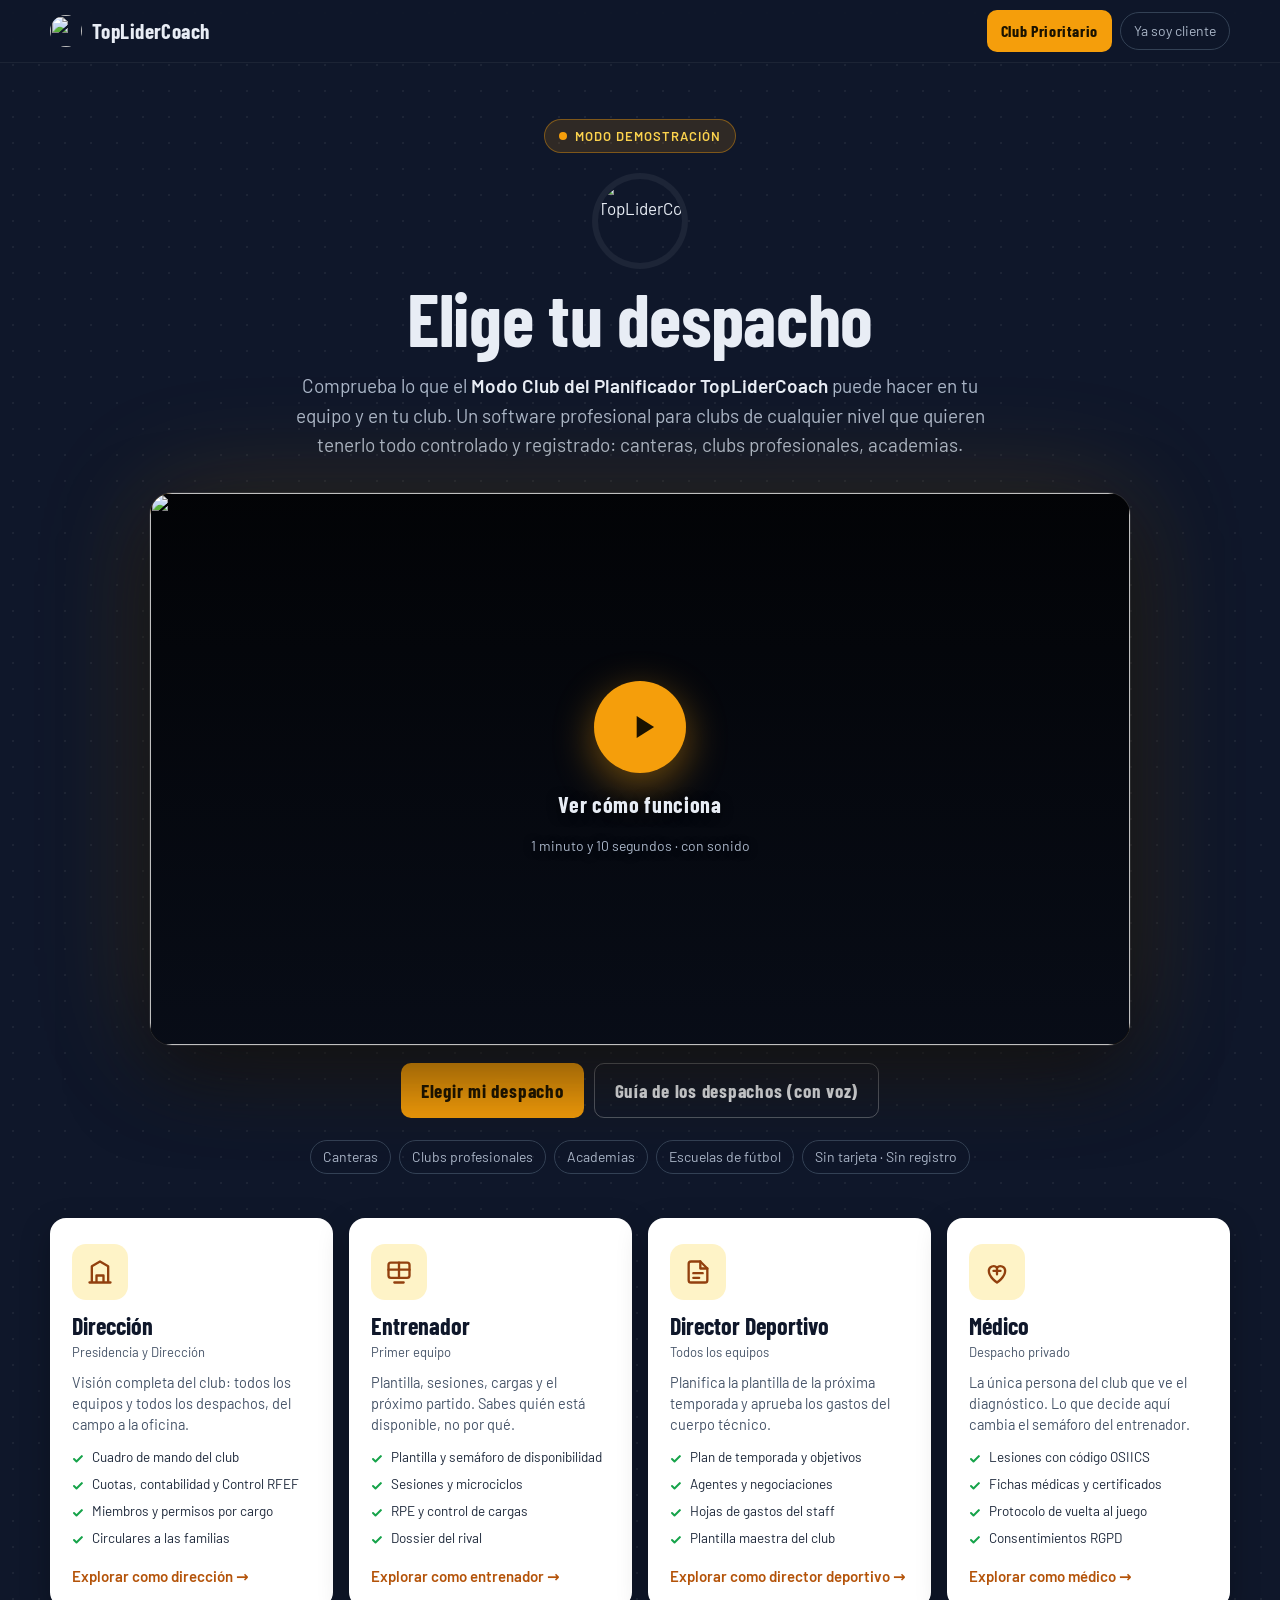
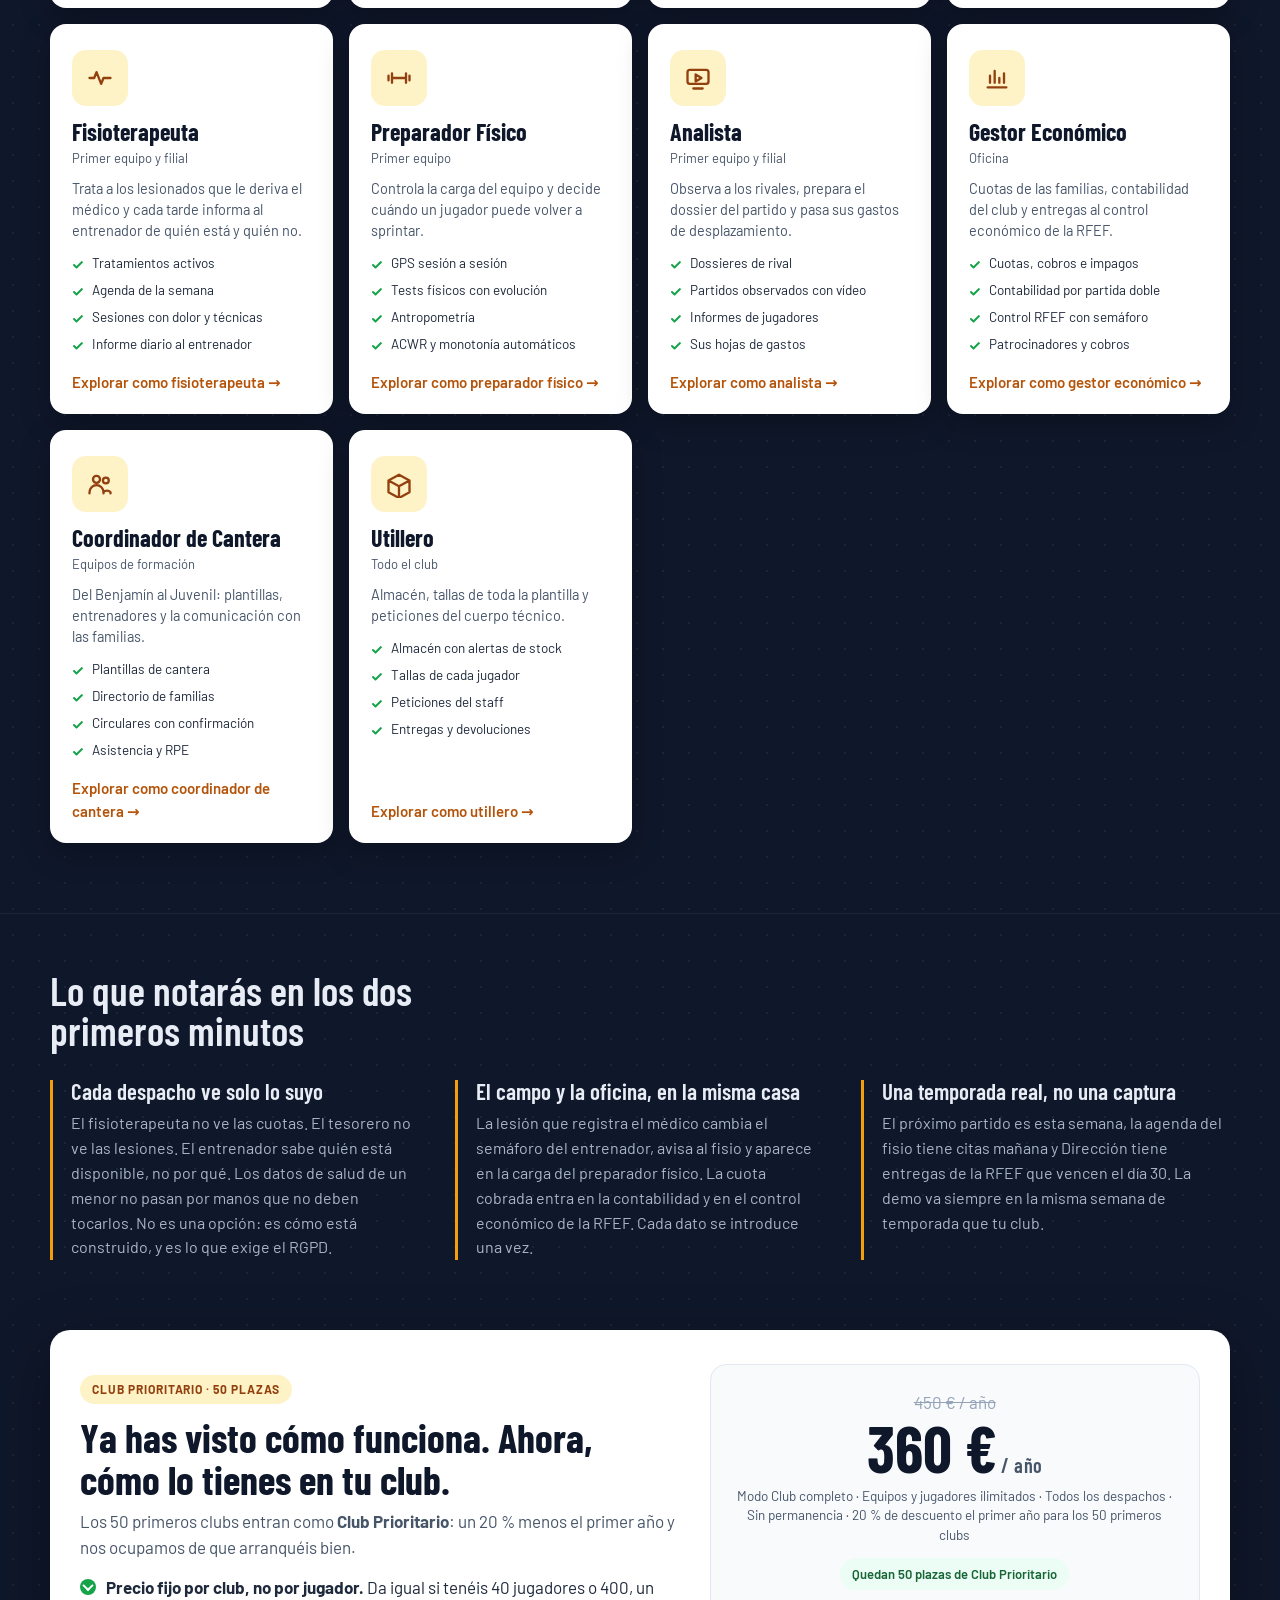
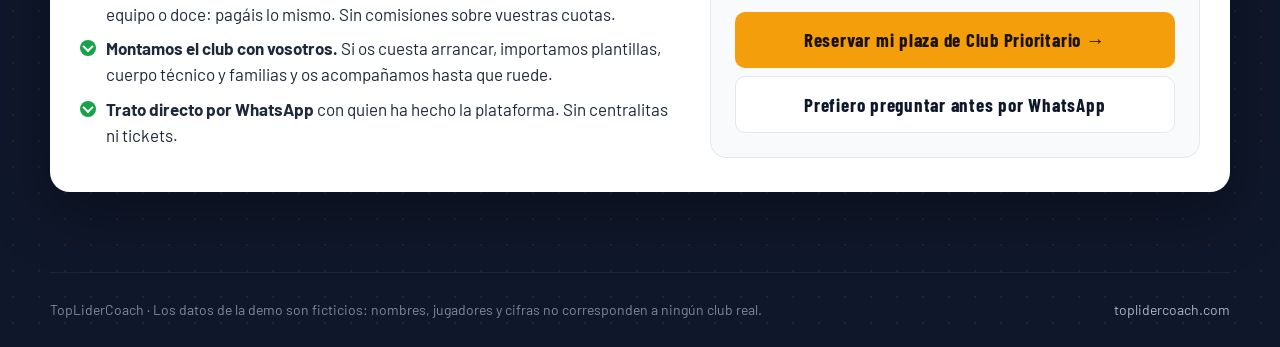
==== commit c8fd5b1a: "Landing: video del hero conectado" ====
--- a/demo/index.html
+++ b/demo/index.html
@@ -47,10 +47,21 @@
   .top a.cliente:hover{color:var(--ink);border-color:var(--ink-3)}
 
   /* ---------- Hero ---------- */
-  .hero{position:relative;padding:64px 0 28px;text-align:center;overflow:hidden}
-  .hero video{position:absolute;inset:0;width:100%;height:100%;object-fit:cover;z-index:0;opacity:.35}
-  .hero .veil{position:absolute;inset:0;z-index:1;background:linear-gradient(180deg,rgba(15,23,42,.35) 0,rgba(15,23,42,.9) 80%,var(--navy) 100%)}
+  .hero{position:relative;padding:56px 0 20px;text-align:center;overflow:hidden}
   .hero .wrap{position:relative;z-index:2}
+  /* Reproductor protagonista */
+  .player{position:relative;margin:34px auto 0;max-width:980px;aspect-ratio:16/9;border-radius:22px;overflow:hidden;background:#000;box-shadow:0 0 0 1px rgba(255,255,255,.08),0 30px 80px rgba(0,0,0,.55),0 0 120px rgba(245,158,11,.18)}
+  .player::before{content:"";position:absolute;inset:-2px;border-radius:24px;padding:2px;background:linear-gradient(135deg,rgba(245,158,11,.6),rgba(255,255,255,.08) 40%,rgba(245,158,11,.25));-webkit-mask:linear-gradient(#000 0 0) content-box,linear-gradient(#000 0 0);-webkit-mask-composite:xor;mask-composite:exclude;pointer-events:none;z-index:3}
+  .player video{position:absolute;inset:0;width:100%;height:100%;object-fit:cover;background:#000}
+  .player .cover{position:absolute;inset:0;z-index:2;display:flex;flex-direction:column;align-items:center;justify-content:center;gap:14px;cursor:pointer;background:linear-gradient(180deg,rgba(15,23,42,.15) 0,rgba(15,23,42,.55) 100%)}
+  .player .cover img{position:absolute;inset:0;width:100%;height:100%;object-fit:cover;z-index:-1}
+  .player .play{width:92px;height:92px;border-radius:50%;background:var(--amber);color:#1a1200;display:grid;place-items:center;box-shadow:0 12px 40px rgba(245,158,11,.45);transition:transform .18s}
+  .player .cover:hover .play{transform:scale(1.06)}
+  .player .play svg{width:38px;height:38px;margin-left:5px}
+  .player .cover b{font-family:"Barlow Condensed";font-weight:700;font-size:22px;letter-spacing:.03em;text-shadow:0 2px 12px rgba(0,0,0,.6)}
+  .player .cover small{color:var(--ink-2);font-size:14px;text-shadow:0 1px 8px rgba(0,0,0,.6)}
+  .player.playing .cover{display:none}
+  .hero .under{margin-top:18px;display:flex;flex-wrap:wrap;justify-content:center;gap:10px}
   .badge{display:inline-flex;align-items:center;gap:8px;background:rgba(245,158,11,.14);color:#fcd34d;border:1px solid rgba(245,158,11,.4);border-radius:999px;padding:6px 14px;font-size:13px;font-weight:600;letter-spacing:.08em;text-transform:uppercase}
   .badge i{width:8px;height:8px;border-radius:50%;background:var(--amber);animation:blink 1.6s infinite}
   @keyframes blink{50%{opacity:.35}}
@@ -156,6 +167,9 @@
   @media (max-width:560px){
     .hero{padding-top:40px}
     .hero h1{font-size:38px}
+    .player{border-radius:12px;margin-top:22px}
+    .player .play{width:64px;height:64px}
+    .player .play svg{width:26px;height:26px}
     .grid{grid-template-columns:1fr 1fr;gap:10px}
     .card{padding:16px 14px 14px;border-radius:12px}
     .card .ico{width:44px;height:44px;border-radius:10px;margin-bottom:10px}
@@ -181,15 +195,27 @@
 </header>
 
 <section class="hero">
-  <!-- Opcional: demo/media/hero.mp4 como fondo. Si no existe, no pasa nada. -->
-  <video autoplay muted loop playsinline aria-hidden="true"><source src="media/hero.mp4" type="video/mp4" onerror="this.parentNode.style.display='none'"></video>
-  <div class="veil" aria-hidden="true"></div>
   <div class="wrap">
     <span class="badge"><i></i>Modo demostración</span>
     <img class="logo" src="https://toplidercoach.com/wp-content/uploads/2025/11/diseno-sin-titulo-11.png" alt="TopLiderCoach">
     <h1>Elige tu despacho</h1>
-    <p>Comprueba lo que el <strong>Modo Club del Planificador TopLiderCoach</strong> puede hacer en tu equipo y en tu club. Un software profesional para clubs de cualquier nivel que quieren tenerlo todo controlado y registrado: canteras, clubs profesionales, academias. Entra con el cargo que tienes en tu club y verás tu despacho, con lo que ves tú y solo tú.</p>
-    <div class="tut"><button class="btn ghost" type="button" id="btn-tutorial">▶&nbsp; Ver tutorial (con voz)</button></div>
+    <p>Comprueba lo que el <strong>Modo Club del Planificador TopLiderCoach</strong> puede hacer en tu equipo y en tu club. Un software profesional para clubs de cualquier nivel que quieren tenerlo todo controlado y registrado: canteras, clubs profesionales, academias.</p>
+
+    <!-- Reproductor protagonista: pon las URLs del video y de la portada en VIDEO_URL / POSTER_URL (abajo, en el script) -->
+    <div class="player" id="player">
+      <video id="hero-video" playsinline preload="metadata" controls controlslist="nodownload"></video>
+      <div class="cover" id="hero-cover">
+        <img id="hero-poster" alt="">
+        <span class="play" aria-hidden="true"><svg viewBox="0 0 24 24" fill="currentColor"><path d="M8 5v14l11-7z"/></svg></span>
+        <b>Ver cómo funciona</b>
+        <small>1 minuto y 10 segundos · con sonido</small>
+      </div>
+    </div>
+
+    <div class="under">
+      <a class="btn" href="#despachos">Elegir mi despacho</a>
+      <button class="btn ghost" type="button" id="btn-tutorial">Guía de los despachos (con voz)</button>
+    </div>
     <div class="who"><span>Canteras</span><span>Clubs profesionales</span><span>Academias</span><span>Escuelas de fútbol</span><span>Sin tarjeta · Sin registro</span></div>
   </div>
 </section>
@@ -283,6 +309,9 @@
 <script>
 /* ===== Configuracion ===== */
 var HUB_URL = 'https://toplidercoach.github.io/toplidercoach-hub/';
+/* Video del hero: pega aqui las URLs (WordPress > Medios). Si VIDEO_URL esta vacio, el reproductor se oculta. */
+var VIDEO_URL  = 'https://toplidercoach.com/wp-content/uploads/2026/09/mi-pelicula-3-1.mp4';
+var POSTER_URL = 'https://toplidercoach.com/wp-content/uploads/2026/09/captura-de-pantalla-2026-09-28-214313.png';
 var SUPABASE_URL = 'https://cqteodxyvavyroxeshoz.supabase.co';
 var SUPABASE_KEY = 'eyJhbGciOiJIUzI1NiIsInR5cCI6IkpXVCJ9.eyJpc3MiOiJzdXBhYmFzZSIsInJlZiI6ImNxdGVvZHh5dmF2eXJveGVzaG96Iiwicm9sZSI6ImFub24iLCJpYXQiOjE3NjUyNzc2OTksImV4cCI6MjA4MDg1MzY5OX0.8sJC6twae2pnrf8NDVlOV2KnSOhBC1RrqWC0IiuE614';
 
@@ -466,11 +495,29 @@
 function hablar(txt) {
   if (mudo || !txt || !('speechSynthesis' in window)) return;
   speechSynthesis.cancel();
-  var u = new SpeechSynthesisUtterance(txt);
-  u.lang = 'es-ES'; u.rate = 1; u.pitch = 1; if (vozES) u.voice = vozES;
-  speechSynthesis.speak(u);
-}
-function pararVoz() { if ('speechSynthesis' in window) speechSynthesis.cancel(); }
+  clearTimeout(hablar._t);
+  hablar._t = setTimeout(function () {
+    var u = new SpeechSynthesisUtterance(txt);
+    u.lang = 'es-ES'; u.rate = 1; u.pitch = 1; if (vozES) u.voice = vozES;
+    speechSynthesis.speak(u);
+  }, 260);
+}
+function pararVoz() { clearTimeout(hablar._t); if ('speechSynthesis' in window) speechSynthesis.cancel(); }
+
+/* ===== Reproductor del hero ===== */
+(function () {
+  var pl = document.getElementById('player'), v = document.getElementById('hero-video'), cover = document.getElementById('hero-cover'), poster = document.getElementById('hero-poster');
+  if (!VIDEO_URL) { pl.style.display = 'none'; return; }
+  v.src = VIDEO_URL;
+  if (POSTER_URL) { poster.src = POSTER_URL; v.poster = POSTER_URL; } else { poster.style.display = 'none'; }
+  cover.addEventListener('click', function () {
+    pararVoz(); cerrarTour();
+    pl.classList.add('playing');
+    v.muted = false; v.currentTime = 0;
+    var p = v.play(); if (p && p.catch) p.catch(function () {});
+  });
+  v.addEventListener('ended', function () { pl.classList.remove('playing'); });
+})();
 
 /* Entrada directa: /demo/?rol=fisio */
 (function () {
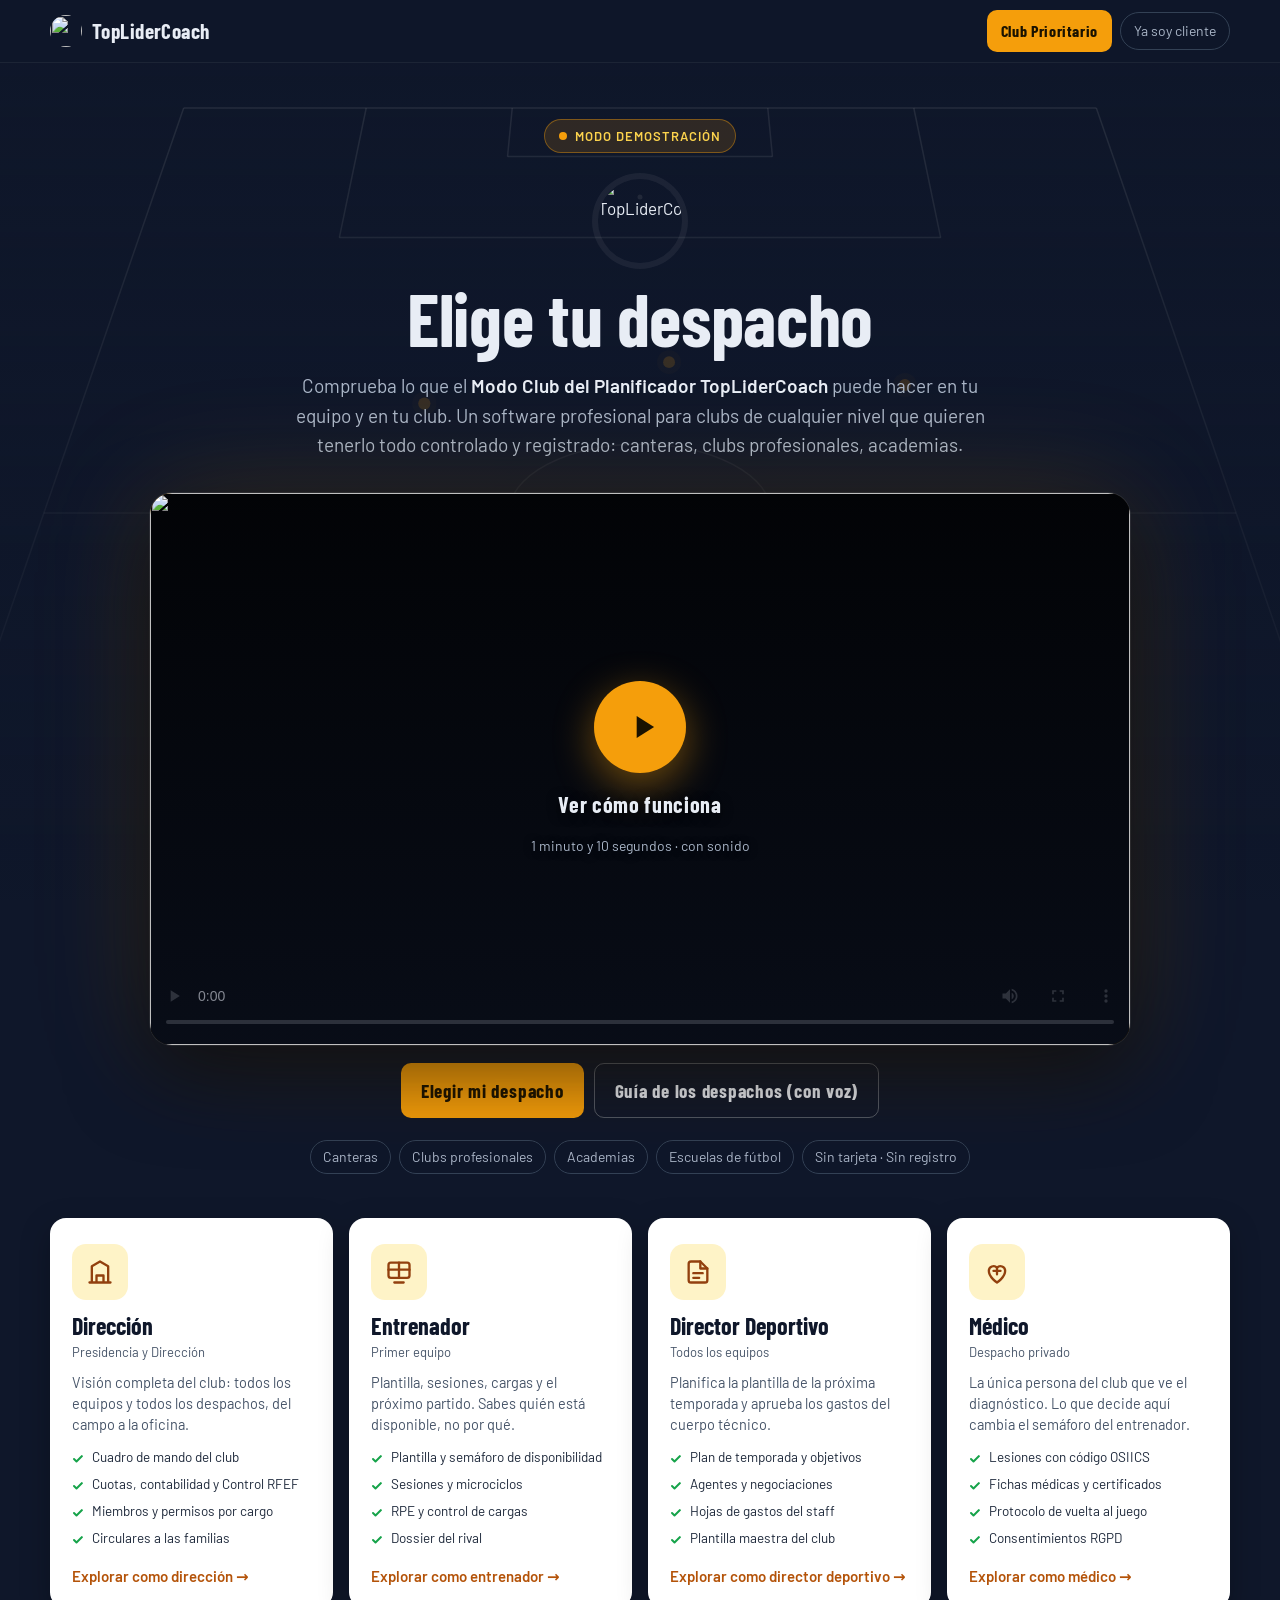
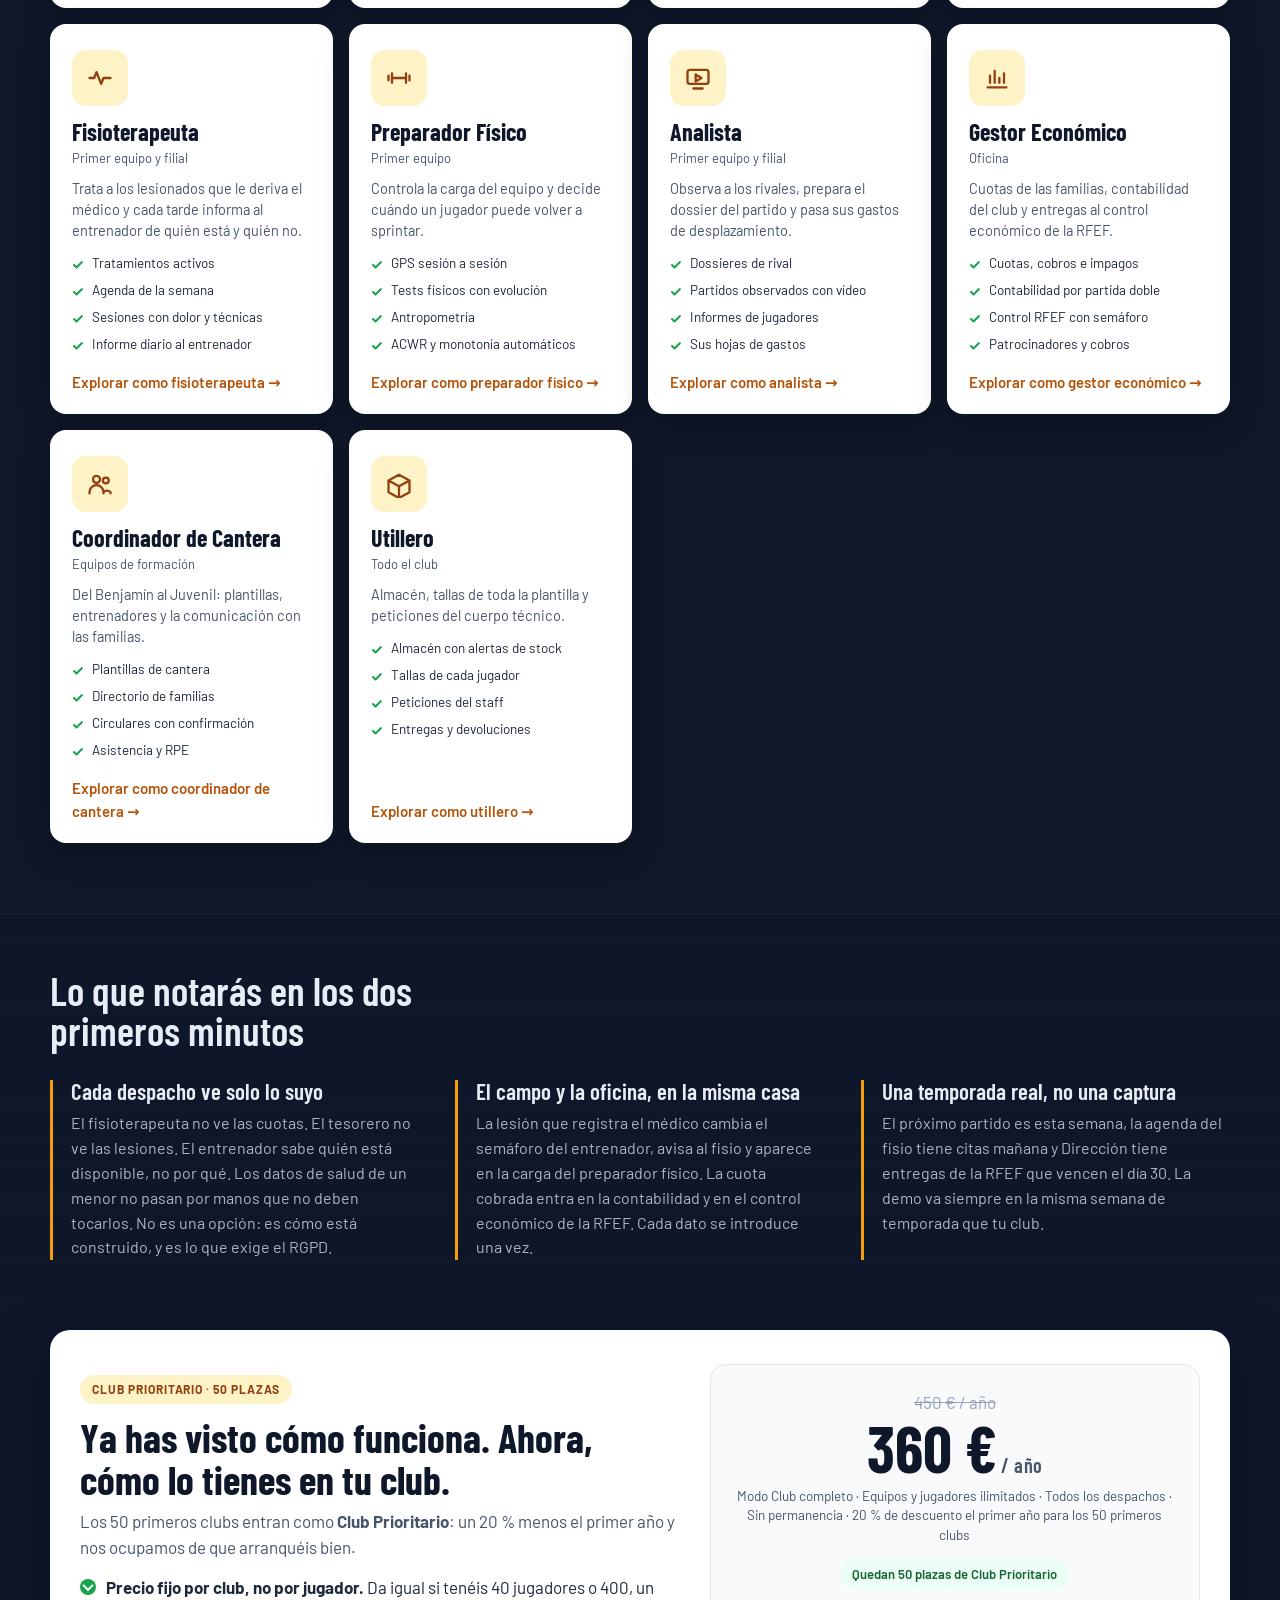
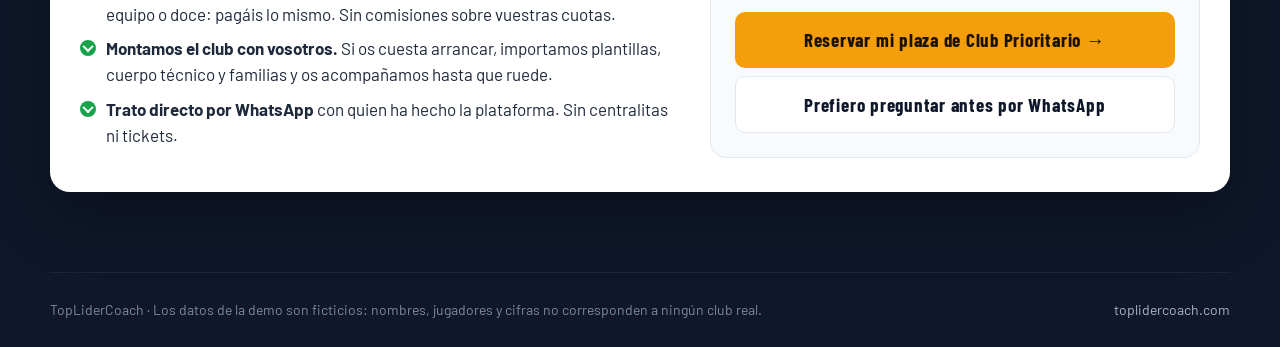
==== commit 89d604bf: "Landing: pizarra tactica viva de fondo" ====
--- a/demo/index.html
+++ b/demo/index.html
@@ -22,8 +22,13 @@
   *,*::before,*::after{box-sizing:inherit}
   html{scroll-behavior:smooth}
   @media (prefers-reduced-motion:reduce){html{scroll-behavior:auto} *{transition:none!important;animation:none!important}}
-  body{margin:0;background:var(--navy);color:var(--ink);font-family:"Barlow",system-ui,sans-serif;font-size:17px;line-height:1.55;-webkit-font-smoothing:antialiased;
-    background-image:radial-gradient(rgba(247,244,234,.06) 1px,transparent 1px);background-size:26px 26px}
+  body{margin:0;background:var(--navy);color:var(--ink);font-family:"Barlow",system-ui,sans-serif;font-size:17px;line-height:1.55;-webkit-font-smoothing:antialiased}
+  /* Pizarra tactica viva de fondo */
+  #pizarra-bg{position:fixed;inset:0;width:100%;height:100%;z-index:0;pointer-events:none;display:block}
+  #pizarra-veil{position:fixed;inset:0;z-index:0;pointer-events:none;background:linear-gradient(180deg,rgba(15,23,42,.35) 0,rgba(15,23,42,.72) 55%,rgba(15,23,42,.9) 100%)}
+  header,section,footer{position:relative;z-index:1}
+  .roles,.why,.offer{background:transparent}
+  .why{background:linear-gradient(180deg,rgba(15,23,42,.0),rgba(15,23,42,.55))}
   a{color:inherit}
   h1,h2,h3{font-family:"Barlow Condensed","Barlow",sans-serif;font-weight:700;line-height:1;margin:0}
   .wrap{width:min(var(--w),calc(100% - 40px));margin:0 auto}
@@ -183,6 +188,8 @@
 </style>
 </head>
 <body>
+<canvas id="pizarra-bg" aria-hidden="true"></canvas>
+<div id="pizarra-veil" aria-hidden="true"></div>
 
 <header>
   <div class="wrap top">
@@ -519,6 +526,105 @@
   v.addEventListener('ended', function () { pl.classList.remove('playing'); });
 })();
 
+
+/* ===== Pizarra tactica viva (fondo) ===== */
+(function () {
+  var cv = document.getElementById('pizarra-bg'); if (!cv) return;
+  var reduce = window.matchMedia('(prefers-reduced-motion: reduce)').matches;
+  var ctx = cv.getContext('2d'), W = 0, H = 0, dpr = Math.min(window.devicePixelRatio || 1, 2);
+  var CHALK = 'rgba(247,244,234,', AMBER = 'rgba(245,158,11,';
+  var players = [], passes = [], ball = null, t0 = performance.now(), last = t0, visible = true;
+
+  function resize() {
+    W = window.innerWidth; H = window.innerHeight;
+    cv.width = W * dpr; cv.height = H * dpr; cv.style.width = W + 'px'; cv.style.height = H + 'px';
+    ctx.setTransform(dpr, 0, 0, dpr, 0, 0);
+    setup();
+  }
+  // Campo en perspectiva suave: coordenadas normalizadas (u,v) en [0,1] -> pantalla
+  function P(u, v) {
+    var top = H * 0.12, bottom = H * 1.02, y = top + (bottom - top) * v;
+    var k = 0.62 + 0.38 * v; // ancho crece hacia abajo
+    var x = W * 0.5 + (u - 0.5) * W * 1.15 * k;
+    return [x, y];
+  }
+  function setup() {
+    players = [];
+    var base = [[.5,.92],[.22,.72],[.4,.78],[.6,.78],[.78,.72],[.3,.55],[.5,.58],[.7,.55],[.28,.35],[.5,.3],[.72,.35]];
+    base.forEach(function (b, i) { players.push({ u: b[0], v: b[1], u0: b[0], v0: b[1], ph: Math.random() * 6.28, sp: 0.15 + Math.random() * 0.2, r: 0.025 + Math.random() * 0.02 }); });
+    passes = []; ball = { from: 0, to: 9, t: 0, dur: 1600 };
+  }
+  function line(a, b, alpha, w, dash) {
+    ctx.beginPath(); ctx.moveTo(a[0], a[1]); ctx.lineTo(b[0], b[1]);
+    ctx.strokeStyle = CHALK + alpha + ')'; ctx.lineWidth = w; ctx.setLineDash(dash || []); ctx.stroke(); ctx.setLineDash([]);
+  }
+  function campo() {
+    var a = 0.16;
+    // Bordes
+    line(P(0,0), P(1,0), a, 1.5); line(P(0,1), P(1,1), a, 1.5); line(P(0,0), P(0,1), a, 1.5); line(P(1,0), P(1,1), a, 1.5);
+    // Medio campo
+    line(P(0,.5), P(1,.5), a, 1.5);
+    // Circulo central (elipse por la perspectiva)
+    var c = P(.5,.5); var rx = (P(.5 + .11, .5)[0] - c[0]), ry = (P(.5,.5 + .085)[1] - c[1]);
+    ctx.beginPath(); ctx.ellipse(c[0], c[1], rx, ry, 0, 0, 6.283); ctx.strokeStyle = CHALK + a + ')'; ctx.lineWidth = 1.5; ctx.stroke();
+    ctx.beginPath(); ctx.arc(c[0], c[1], 3, 0, 6.283); ctx.fillStyle = CHALK + a + ')'; ctx.fill();
+    // Areas
+    [[0, 1], [1, -1]].forEach(function (s) {
+      var v0 = s[0], d = s[1];
+      line(P(.2, v0), P(.2, v0 + d * .16), a, 1.5); line(P(.8, v0), P(.8, v0 + d * .16), a, 1.5); line(P(.2, v0 + d * .16), P(.8, v0 + d * .16), a, 1.5);
+      line(P(.36, v0), P(.36, v0 + d * .06), a, 1.5); line(P(.64, v0), P(.64, v0 + d * .06), a, 1.5); line(P(.36, v0 + d * .06), P(.64, v0 + d * .06), a, 1.5);
+      var pen = P(.5, v0 + d * .11); ctx.beginPath(); ctx.arc(pen[0], pen[1], 2.5, 0, 6.283); ctx.fillStyle = CHALK + a + ')'; ctx.fill();
+    });
+  }
+  function nuevoPase() {
+    var from = ball.to, to; do { to = Math.floor(Math.random() * players.length); } while (to === from);
+    ball = { from: from, to: to, t: 0, dur: 1300 + Math.random() * 900 };
+    passes.push({ from: from, to: to, life: 0, max: 2600 });
+    if (Math.random() < 0.35) { var p = players[to]; passes.push({ arrow: true, from: to, dx: (Math.random() - .5) * .18, dy: -0.08 - Math.random() * .08, life: 0, max: 2200 }); }
+  }
+  function frame(now) {
+    if (!visible) { last = now; requestAnimationFrame(frame); return; }
+    var dt = Math.min(50, now - last); last = now; var T = (now - t0) / 1000;
+    ctx.clearRect(0, 0, W, H);
+    campo();
+    // Jugadores: deriva lenta alrededor de su posicion
+    players.forEach(function (p, i) {
+      if (!reduce) { p.u = p.u0 + Math.sin(T * p.sp + p.ph) * p.r; p.v = p.v0 + Math.cos(T * p.sp * 0.8 + p.ph) * p.r * 0.6; }
+      var s = P(p.u, p.v), rr = 5 + 3 * p.v;
+      ctx.beginPath(); ctx.arc(s[0], s[1], rr + 6, 0, 6.283); ctx.fillStyle = AMBER + '0.06)'; ctx.fill();
+      ctx.beginPath(); ctx.arc(s[0], s[1], rr, 0, 6.283); ctx.fillStyle = AMBER + (0.35 + 0.25 * p.v) + ')'; ctx.fill();
+    });
+    // Pases y flechas
+    for (var i = passes.length - 1; i >= 0; i--) {
+      var q = passes[i]; q.life += dt; var k = q.life / q.max; if (k >= 1) { passes.splice(i, 1); continue; }
+      var alpha = k < .15 ? k / .15 : (k > .7 ? (1 - k) / .3 : 1);
+      var a = P(players[q.from].u, players[q.from].v);
+      if (q.arrow) {
+        var b = P(players[q.from].u + q.dx, players[q.from].v + q.dy);
+        var prog = Math.min(1, k * 2.2); var bx = a[0] + (b[0] - a[0]) * prog, by = a[1] + (b[1] - a[1]) * prog;
+        line(a, [bx, by], 0.35 * alpha, 2);
+        if (prog > .95) { var ang = Math.atan2(b[1] - a[1], b[0] - a[0]); ctx.beginPath(); ctx.moveTo(bx, by); ctx.lineTo(bx - 10 * Math.cos(ang - .5), by - 10 * Math.sin(ang - .5)); ctx.lineTo(bx - 10 * Math.cos(ang + .5), by - 10 * Math.sin(ang + .5)); ctx.closePath(); ctx.fillStyle = CHALK + (0.35 * alpha) + ')'; ctx.fill(); }
+      } else {
+        var b2 = P(players[q.to].u, players[q.to].v);
+        ctx.lineDashOffset = -T * 40; line(a, b2, 0.3 * alpha, 1.5, [6, 8]); ctx.lineDashOffset = 0;
+      }
+    }
+    // Balon
+    if (!reduce) {
+      ball.t += dt; var kk = Math.max(0, Math.min(1, ball.t / ball.dur)); var e = kk < .5 ? 2 * kk * kk : -1 + (4 - 2 * kk) * kk;
+      var pa = P(players[ball.from].u, players[ball.from].v), pb = P(players[ball.to].u, players[ball.to].v);
+      var bx2 = pa[0] + (pb[0] - pa[0]) * e, by2 = pa[1] + (pb[1] - pa[1]) * e - Math.sin(kk * 3.1416) * 26;
+      ctx.beginPath(); ctx.arc(bx2, by2, 5, 0, 6.283); ctx.fillStyle = CHALK + '0.85)'; ctx.fill();
+      ctx.beginPath(); ctx.arc(bx2, by2, 5, 0, 6.283); ctx.strokeStyle = 'rgba(15,23,42,.6)'; ctx.lineWidth = 1; ctx.stroke();
+      if (kk >= 1 && !ball.done) { ball.done = true; setTimeout(nuevoPase, 700); }
+    } else if (passes.length === 0) { passes.push({ from: 0, to: 9, life: 0, max: 1e9 }); }
+    requestAnimationFrame(frame);
+  }
+  document.addEventListener('visibilitychange', function () { visible = !document.hidden; });
+  window.addEventListener('resize', resize);
+  resize(); nuevoPase(); requestAnimationFrame(frame);
+})();
+
 /* Entrada directa: /demo/?rol=fisio */
 (function () {
   var q = new URLSearchParams(location.search).get('rol');
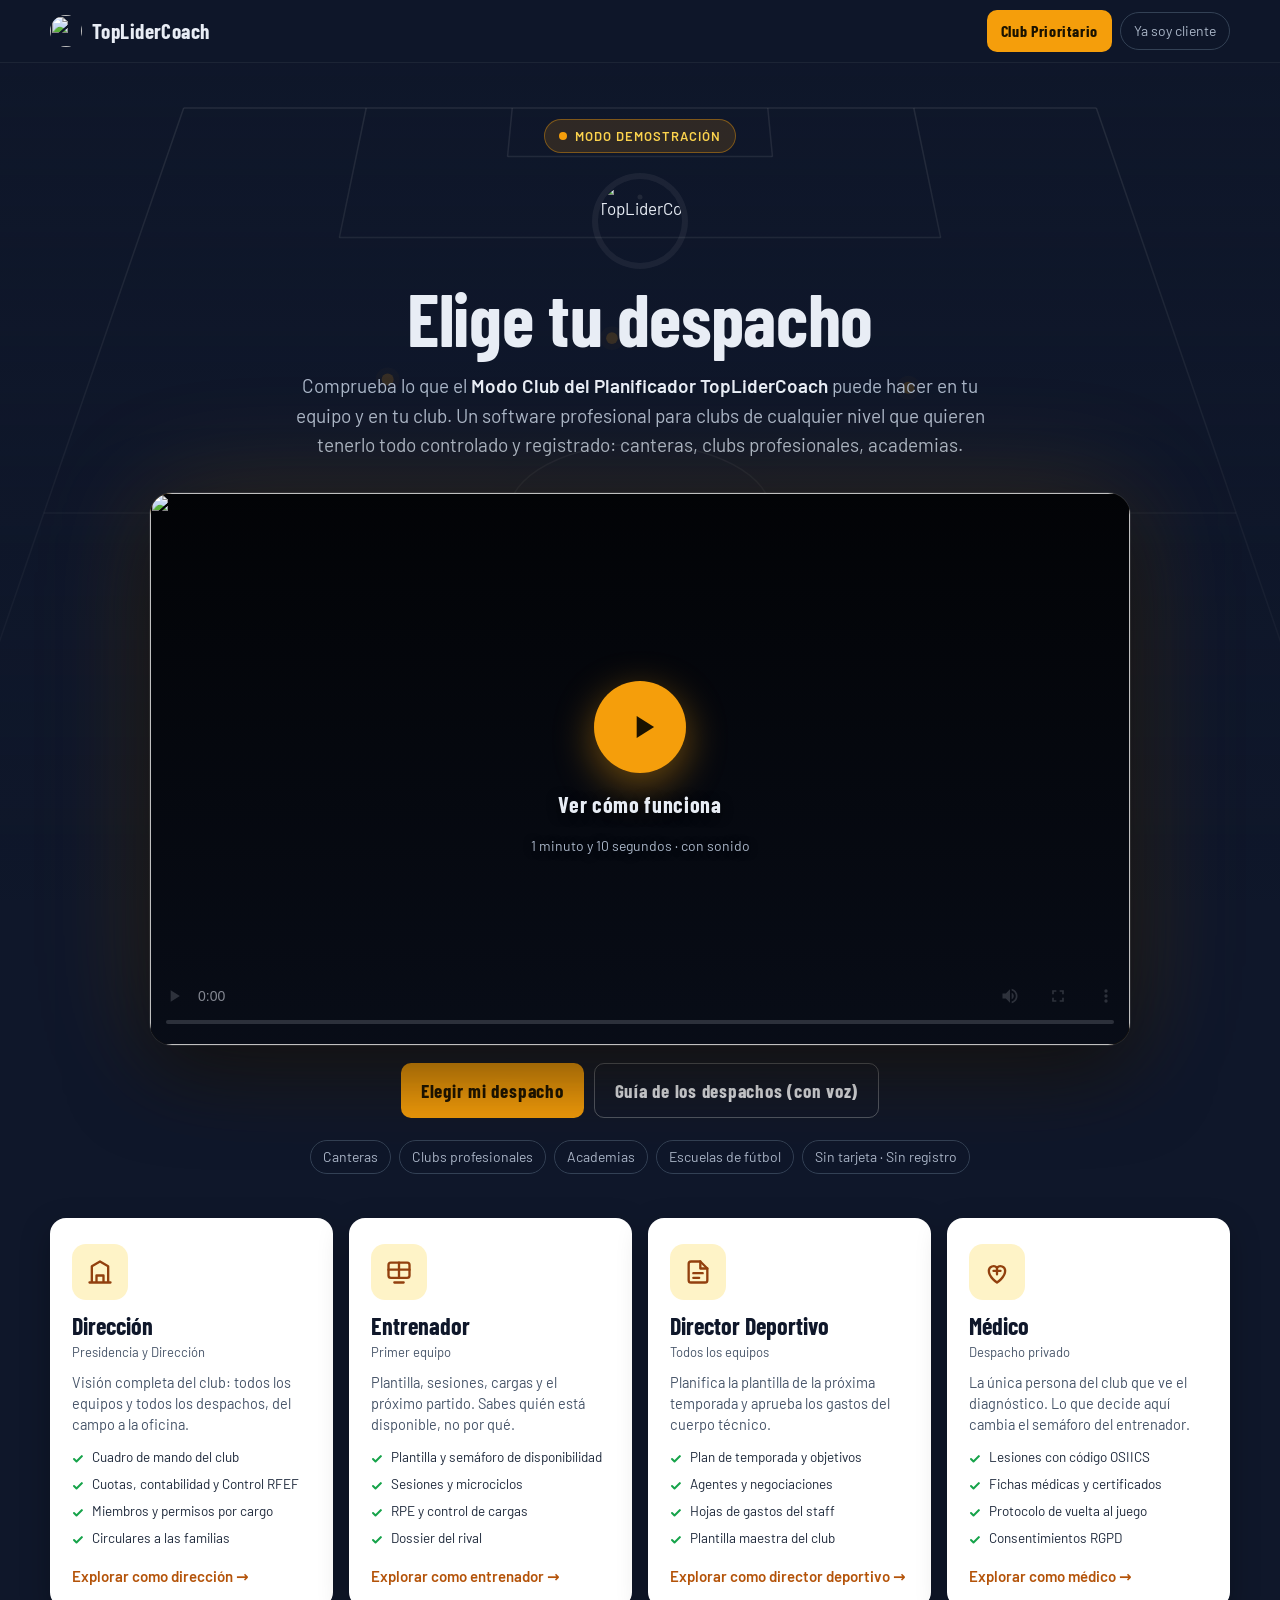
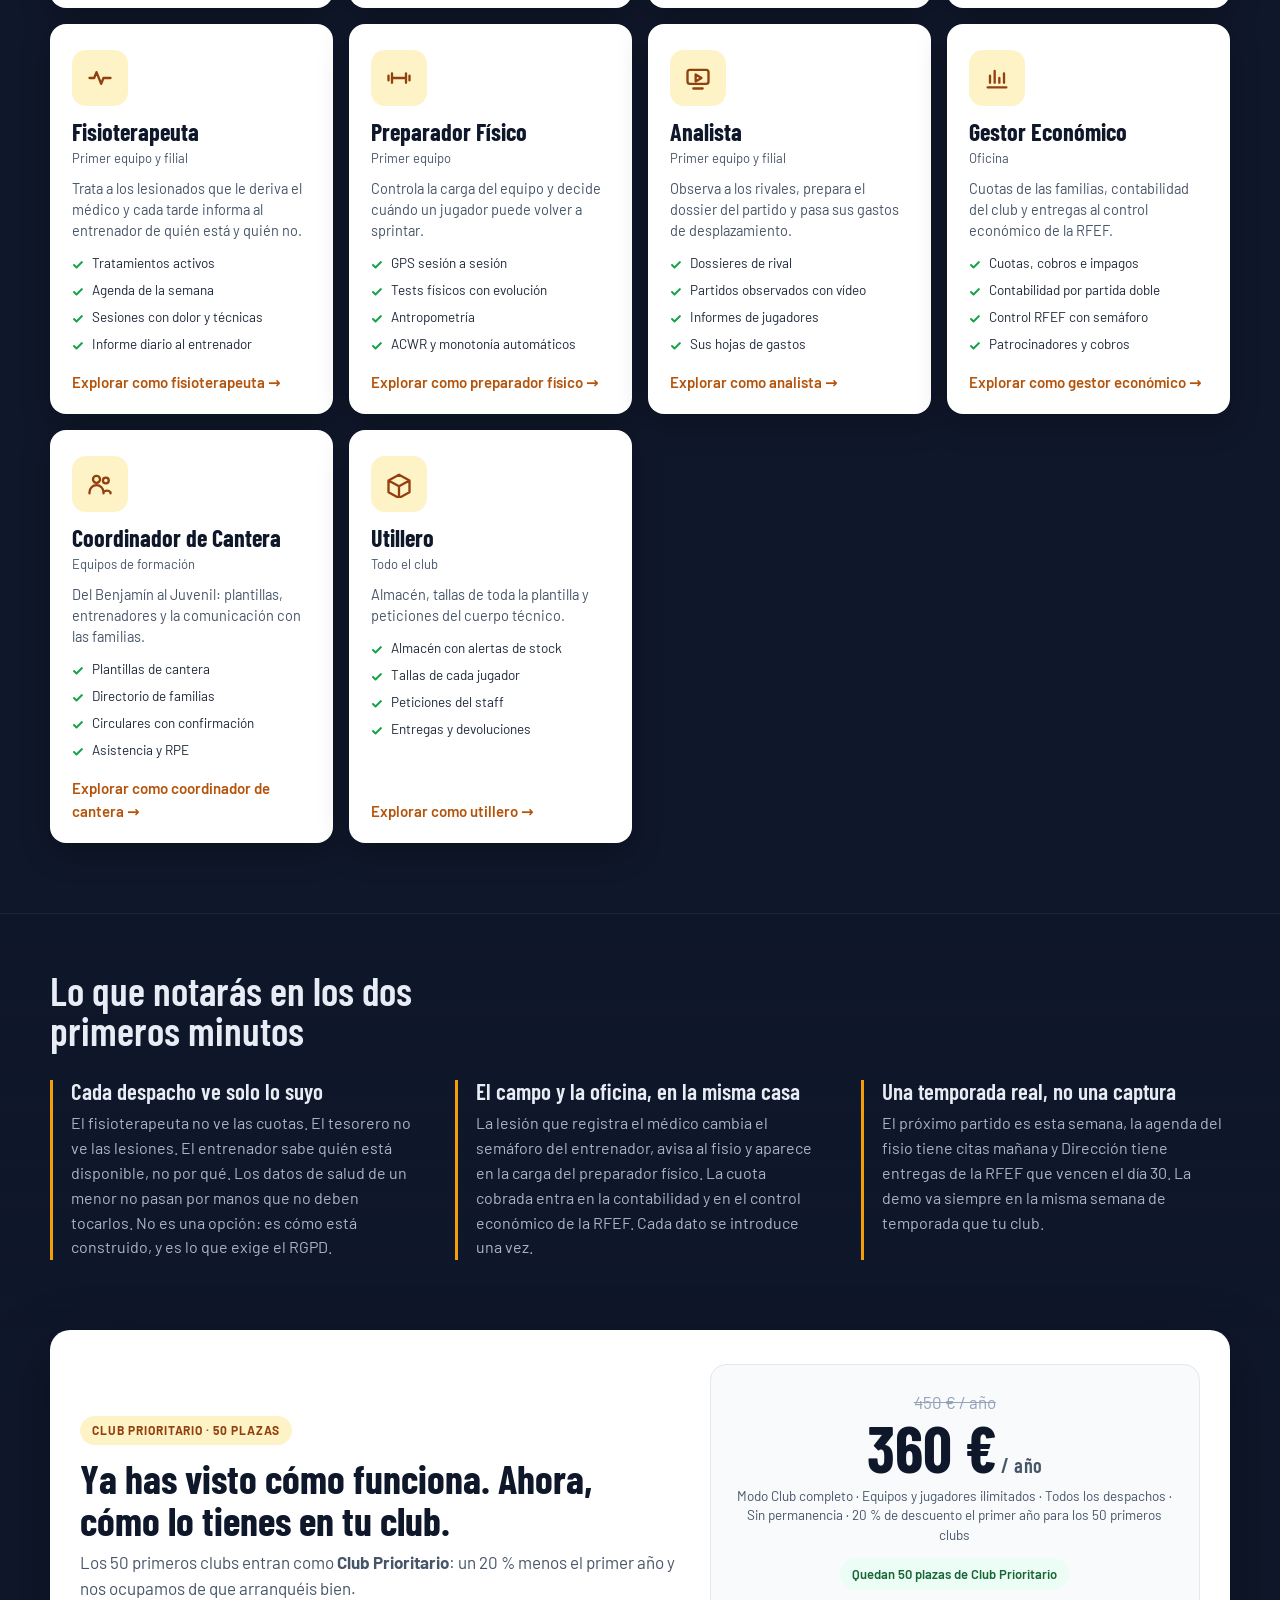
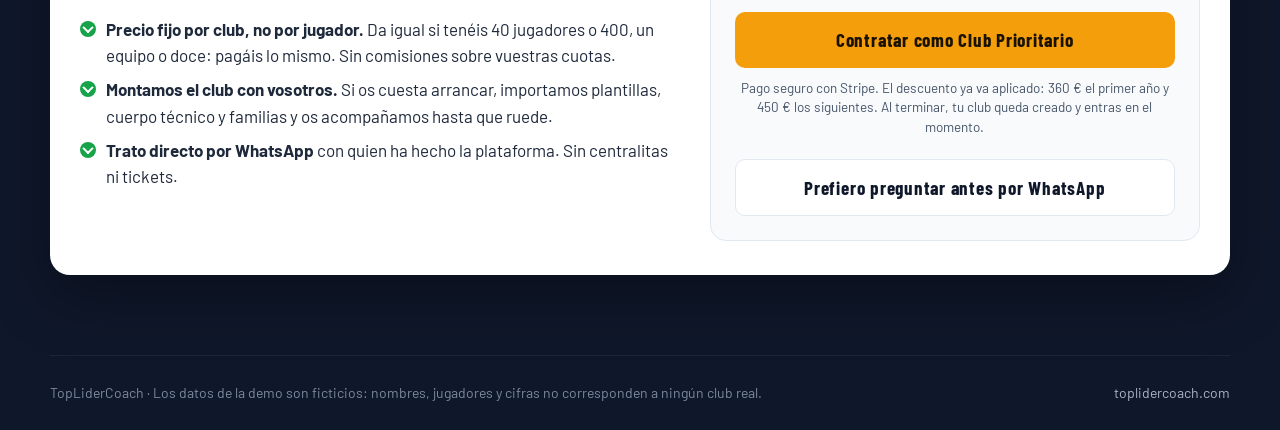
==== commit 34768cfc: "Demo: boton Contratar con pago en Stripe y cupon Prioritario aplicado" ====
--- a/demo/index.html
+++ b/demo/index.html
@@ -268,7 +268,8 @@
       <div class="n">360 €<small> / año</small></div>
       <p class="fine">Modo Club completo · Equipos y jugadores ilimitados · Todos los despachos · Sin permanencia · 20 % de descuento el primer año para los 50 primeros clubs</p>
       <span class="left">Quedan 50 plazas de Club Prioritario</span>
-      <a class="btn" href="https://wa.me/34611126983?text=Hola%2C%20quiero%20reservar%20mi%20plaza%20de%20Club%20Prioritario%20en%20TopLiderCoach">Reservar mi plaza de Club Prioritario →</a>
+      <a class="btn" href="https://buy.stripe.com/3cIaEYaZW10S78KfUzcAo0C?prefilled_promo_code=PRIORITARIO">Contratar como Club Prioritario</a>
+      <p class="fine" style="margin:10px 0 14px">Pago seguro con Stripe. El descuento ya va aplicado: 360 € el primer año y 450 € los siguientes. Al terminar, tu club queda creado y entras en el momento.</p>
       <a class="btn wa" href="https://wa.me/34611126983?text=Hola%2C%20tengo%20una%20pregunta%20sobre%20el%20Modo%20Club%20de%20TopLiderCoach">Prefiero preguntar antes por WhatsApp</a>
     </div>
   </div></div>
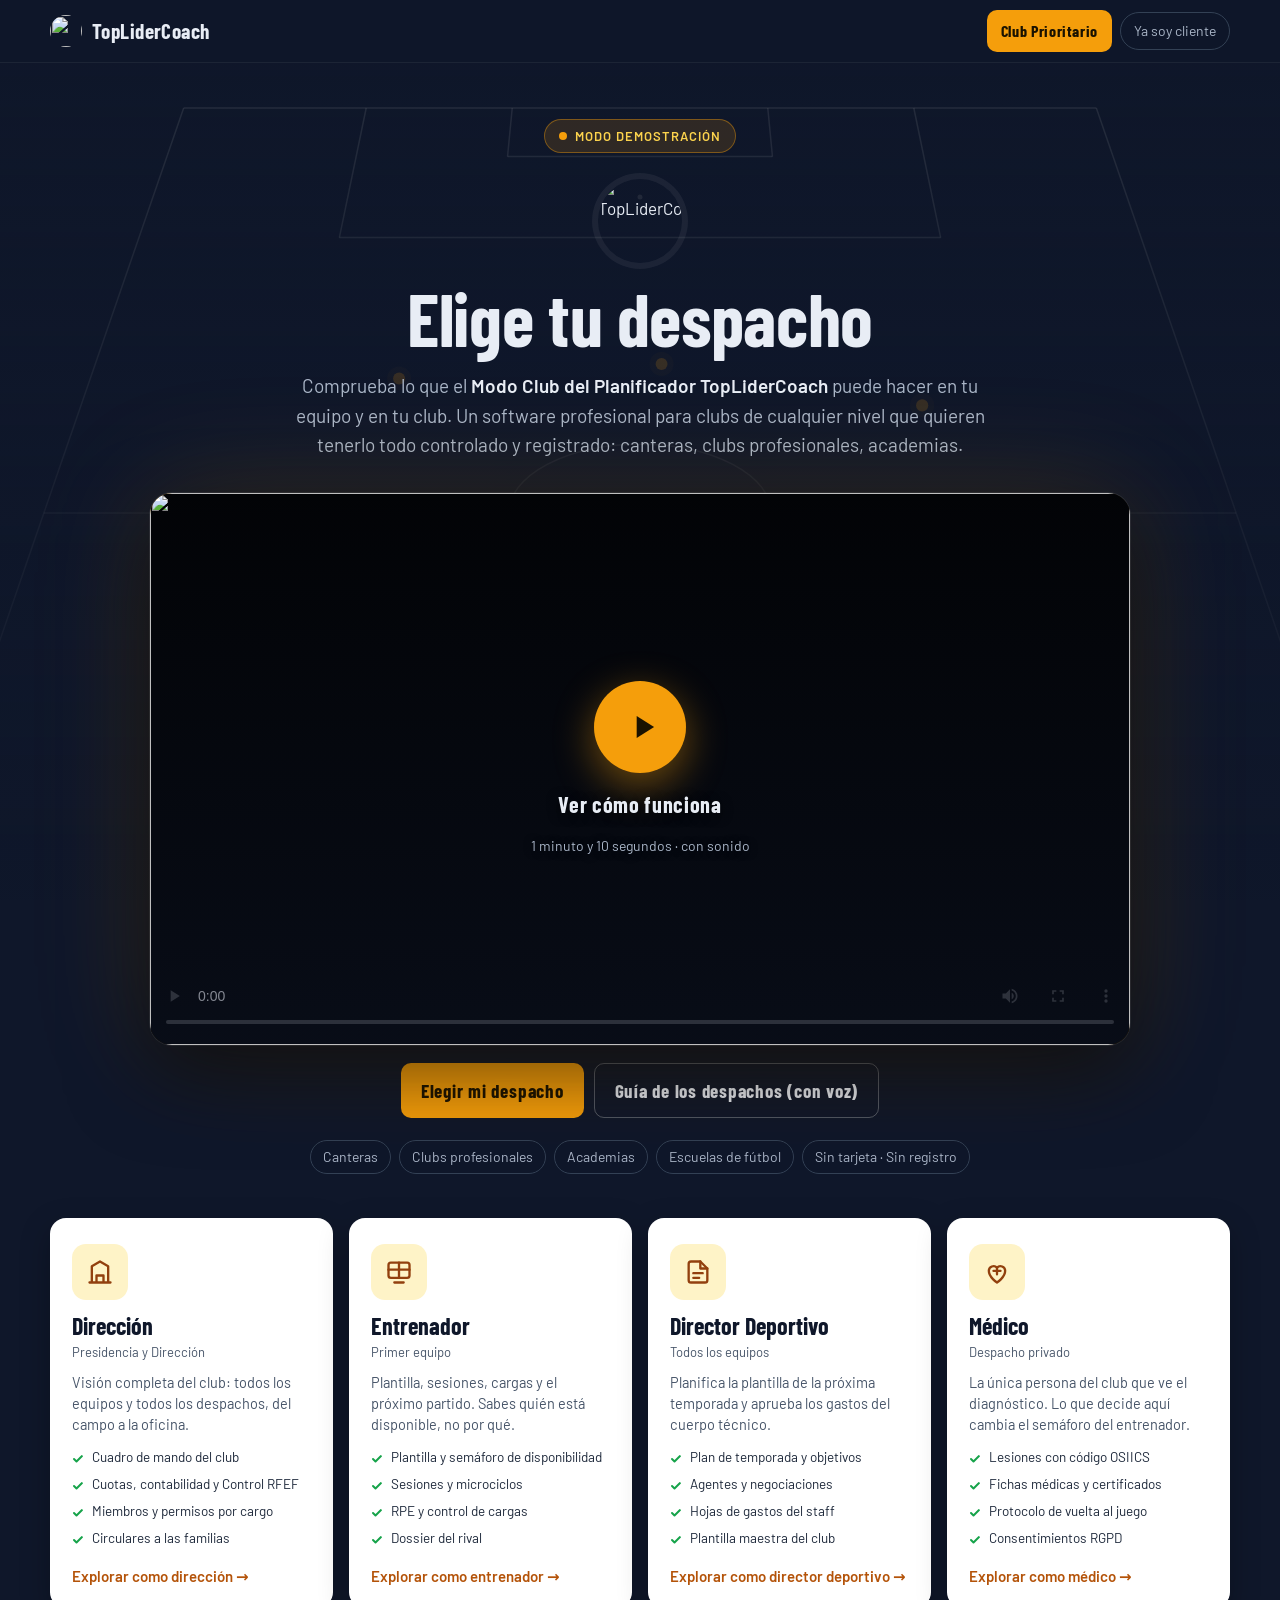
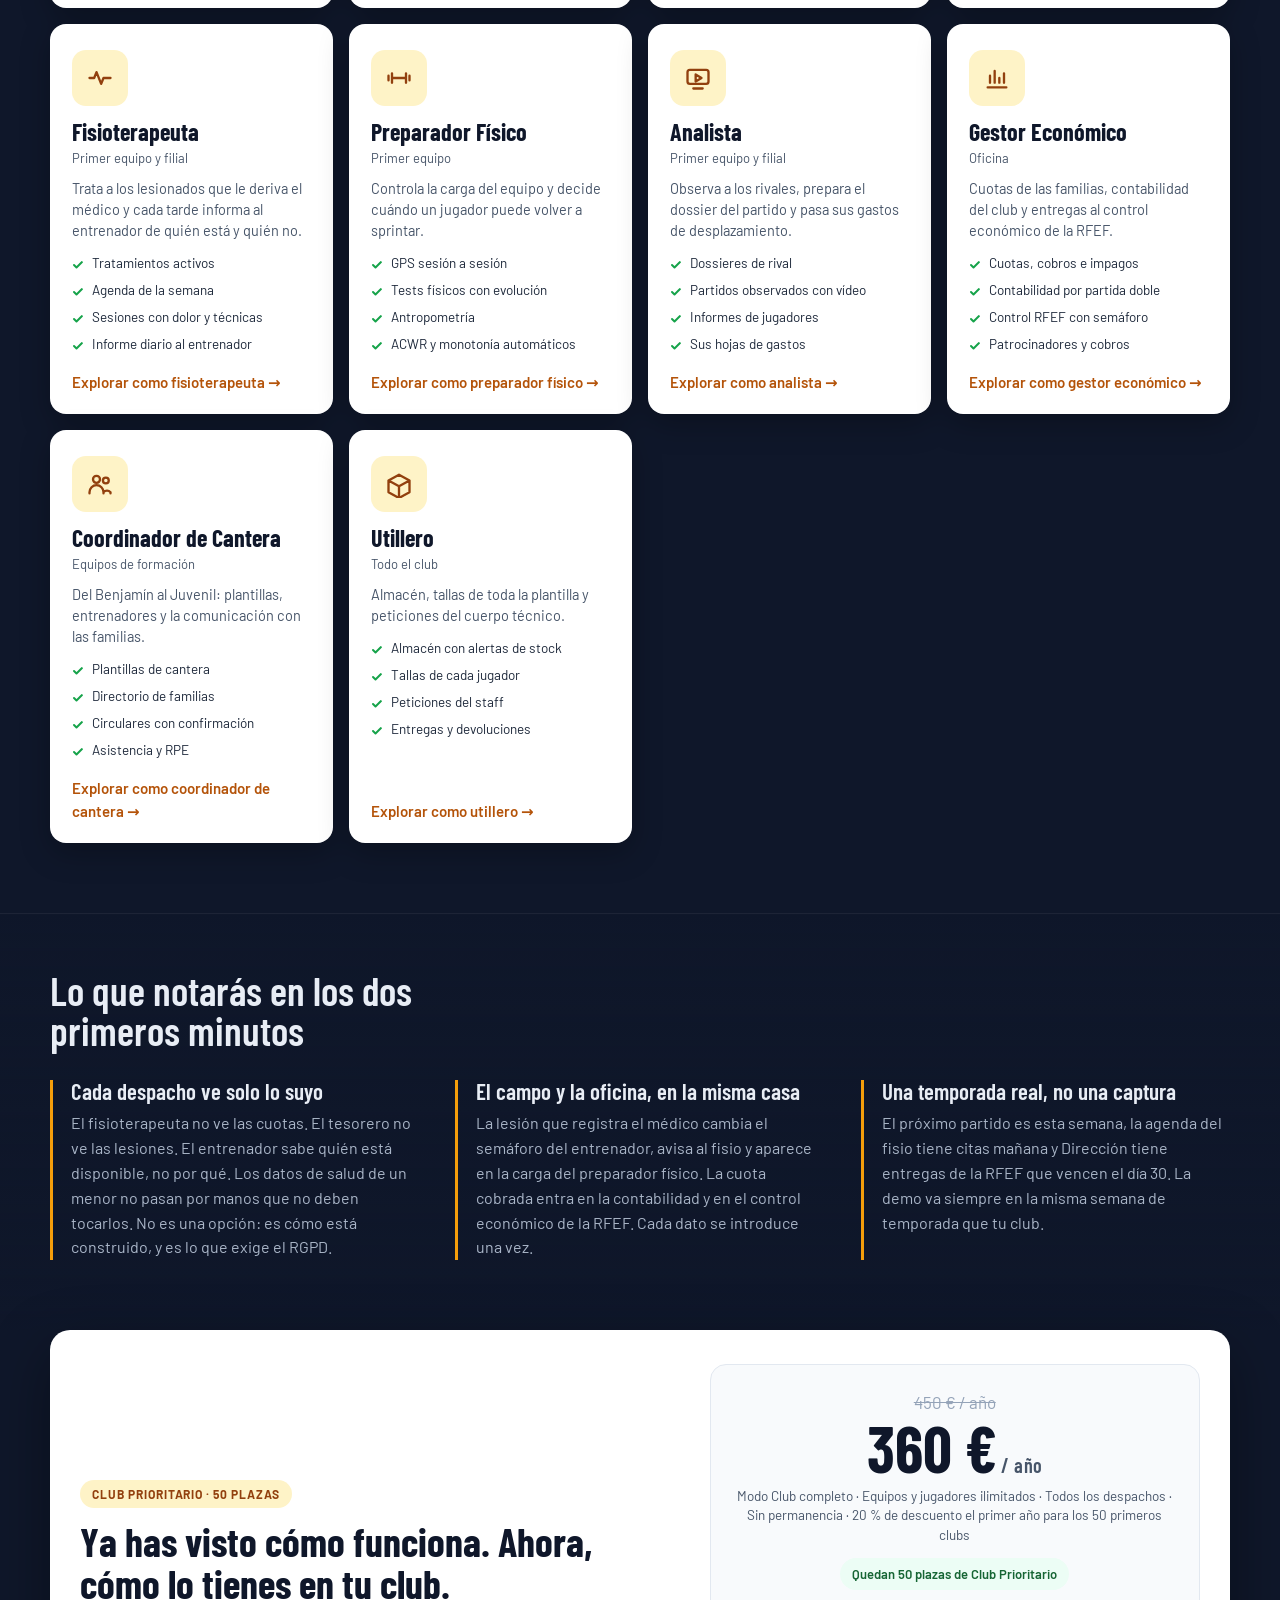
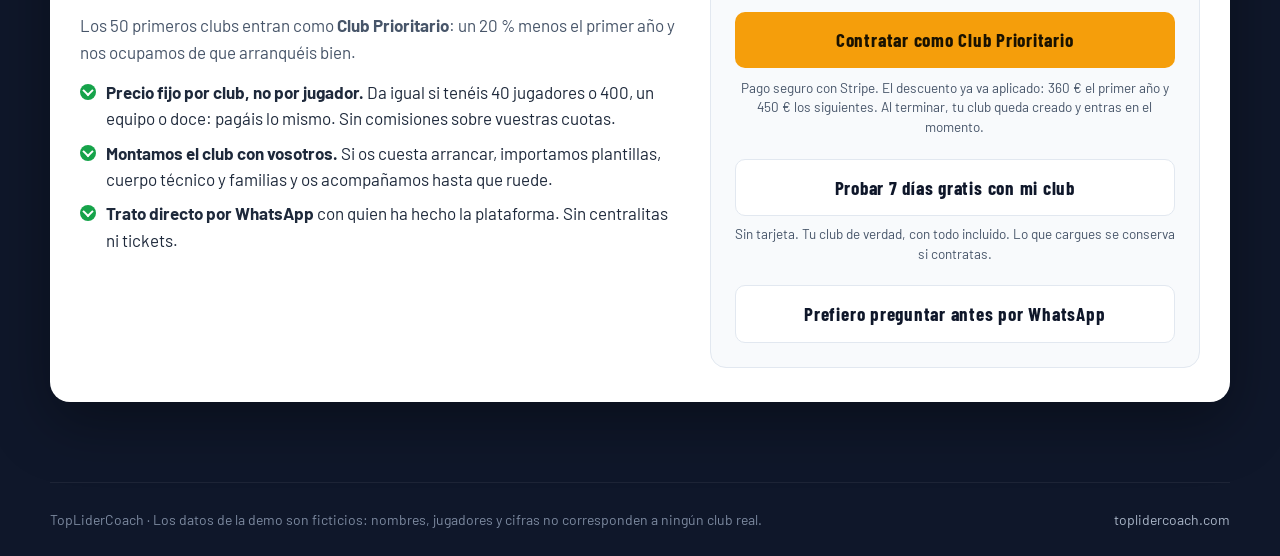
==== commit f4fc91da: "Demo: enlace a la prueba gratuita de 7 dias" ====
--- a/demo/index.html
+++ b/demo/index.html
@@ -270,6 +270,8 @@
       <span class="left">Quedan 50 plazas de Club Prioritario</span>
       <a class="btn" href="https://buy.stripe.com/3cIaEYaZW10S78KfUzcAo0C?prefilled_promo_code=PRIORITARIO">Contratar como Club Prioritario</a>
       <p class="fine" style="margin:10px 0 14px">Pago seguro con Stripe. El descuento ya va aplicado: 360 € el primer año y 450 € los siguientes. Al terminar, tu club queda creado y entras en el momento.</p>
+      <a class="btn wa" href="prueba.html">Probar 7 días gratis con mi club</a>
+      <p class="fine" style="margin:8px 0 14px">Sin tarjeta. Tu club de verdad, con todo incluido. Lo que cargues se conserva si contratas.</p>
       <a class="btn wa" href="https://wa.me/34611126983?text=Hola%2C%20tengo%20una%20pregunta%20sobre%20el%20Modo%20Club%20de%20TopLiderCoach">Prefiero preguntar antes por WhatsApp</a>
     </div>
   </div></div>
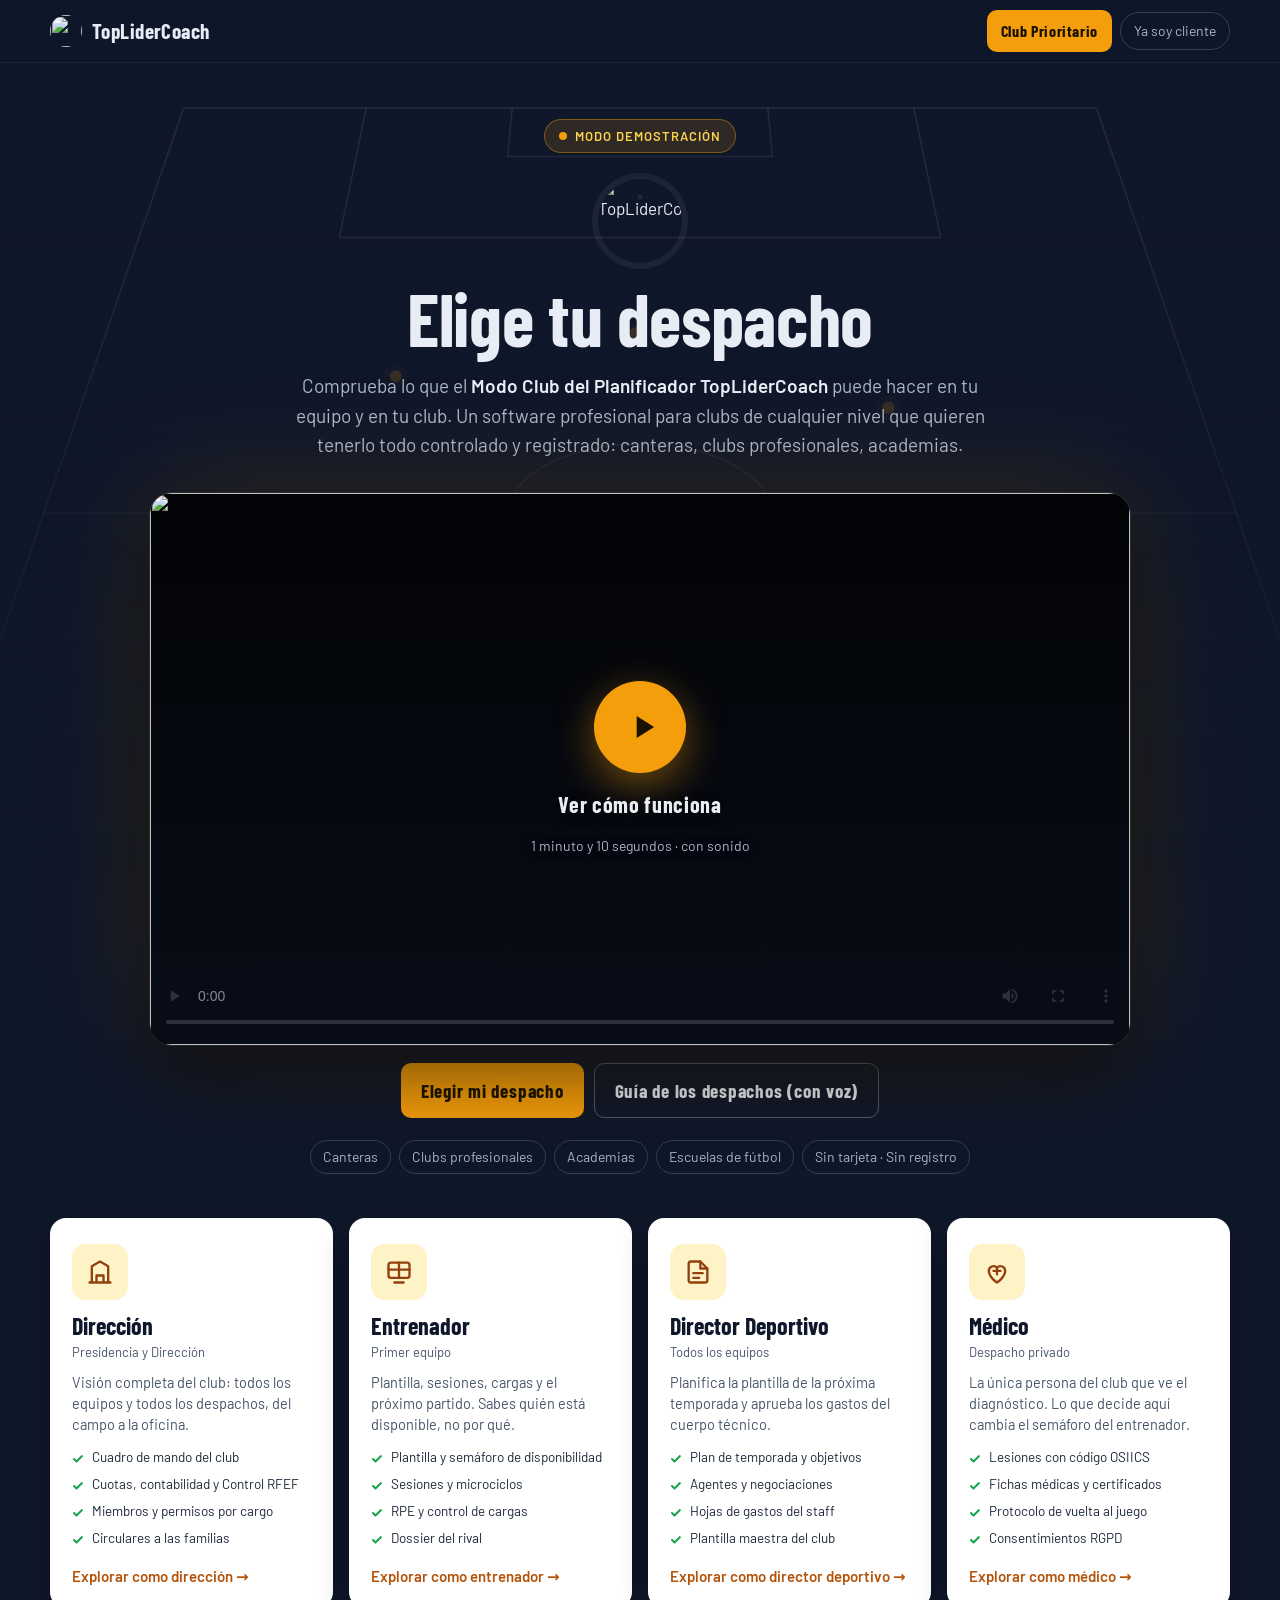
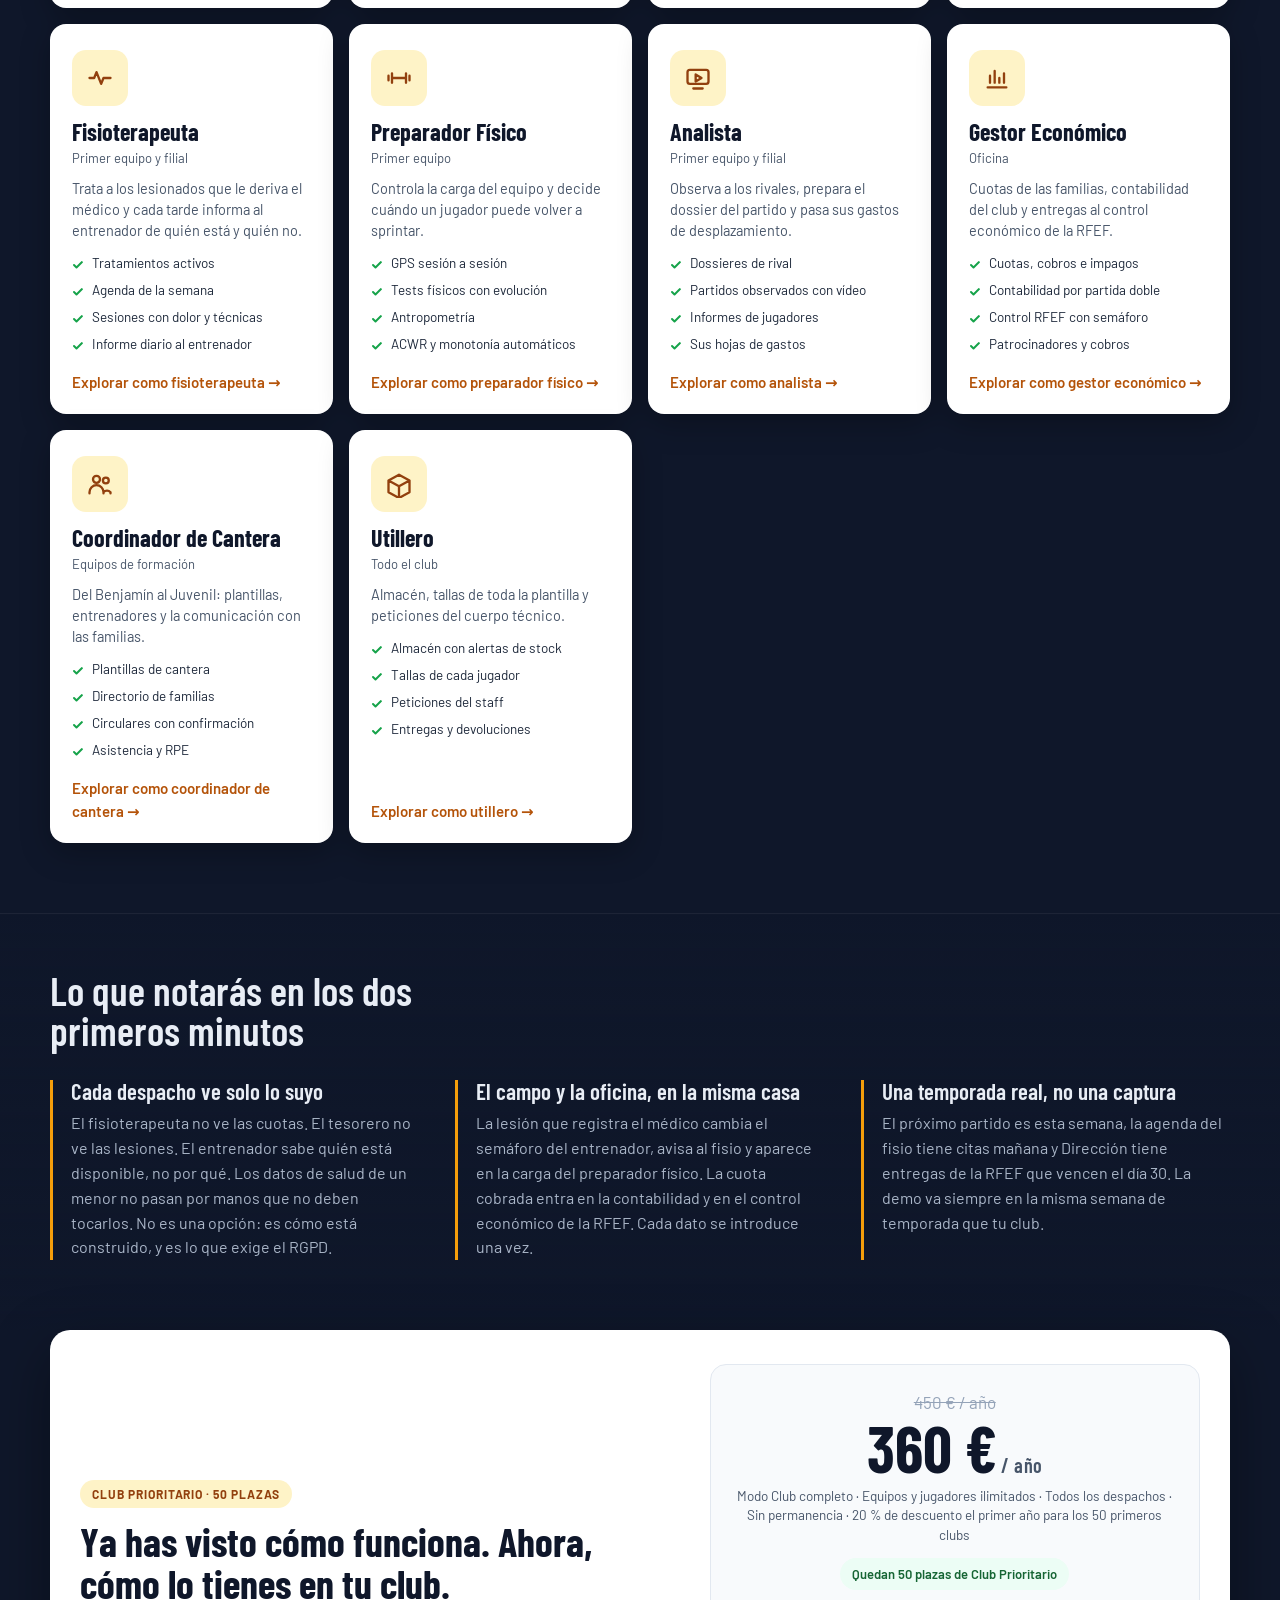
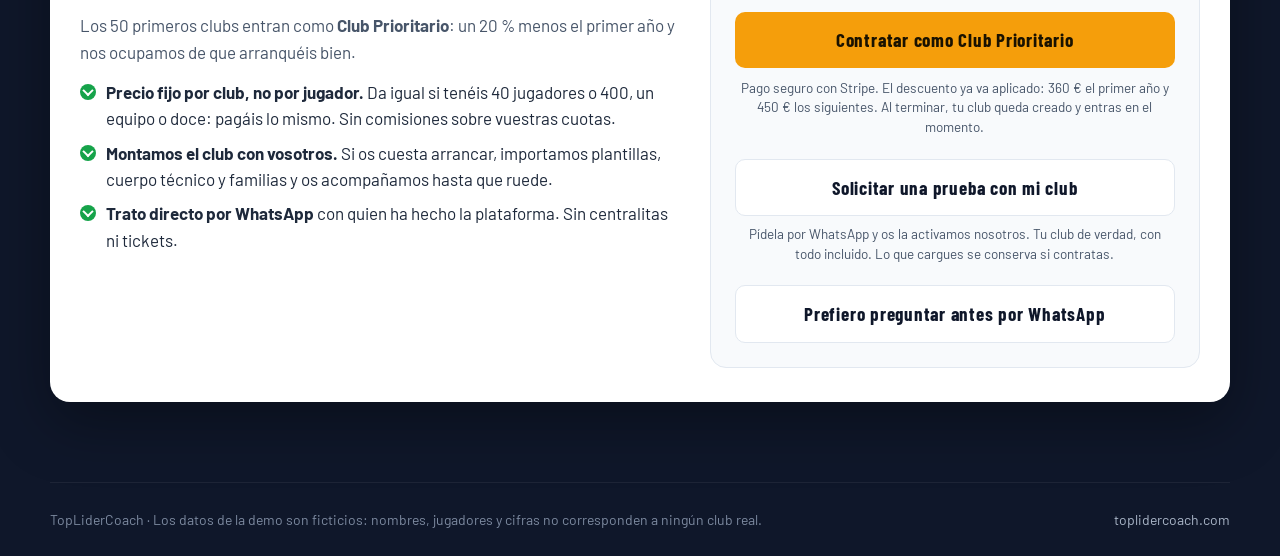
==== commit e83ce111: "Mis Sesiones: alternar entre tarjetas y lista" ====
--- a/demo/index.html
+++ b/demo/index.html
@@ -270,8 +270,8 @@
       <span class="left">Quedan 50 plazas de Club Prioritario</span>
       <a class="btn" href="https://buy.stripe.com/3cIaEYaZW10S78KfUzcAo0C?prefilled_promo_code=PRIORITARIO">Contratar como Club Prioritario</a>
       <p class="fine" style="margin:10px 0 14px">Pago seguro con Stripe. El descuento ya va aplicado: 360 € el primer año y 450 € los siguientes. Al terminar, tu club queda creado y entras en el momento.</p>
-      <a class="btn wa" href="prueba.html">Probar 7 días gratis con mi club</a>
-      <p class="fine" style="margin:8px 0 14px">Sin tarjeta. Tu club de verdad, con todo incluido. Lo que cargues se conserva si contratas.</p>
+      <a class="btn wa" href="https://wa.me/34611126983?text=Hola%2C%20quiero%20solicitar%20la%20prueba%20de%207%20d%C3%ADas%20del%20Modo%20Club.%0A%0AClub%3A%20%0ANombre%20y%20cargo%3A%20%0AN%C3%BAmero%20de%20equipos%3A%20%0AEmail%3A%20" target="_blank" rel="noopener">Solicitar una prueba con mi club</a>
+      <p class="fine" style="margin:8px 0 14px">Pídela por WhatsApp y os la activamos nosotros. Tu club de verdad, con todo incluido. Lo que cargues se conserva si contratas.</p>
       <a class="btn wa" href="https://wa.me/34611126983?text=Hola%2C%20tengo%20una%20pregunta%20sobre%20el%20Modo%20Club%20de%20TopLiderCoach">Prefiero preguntar antes por WhatsApp</a>
     </div>
   </div></div>
